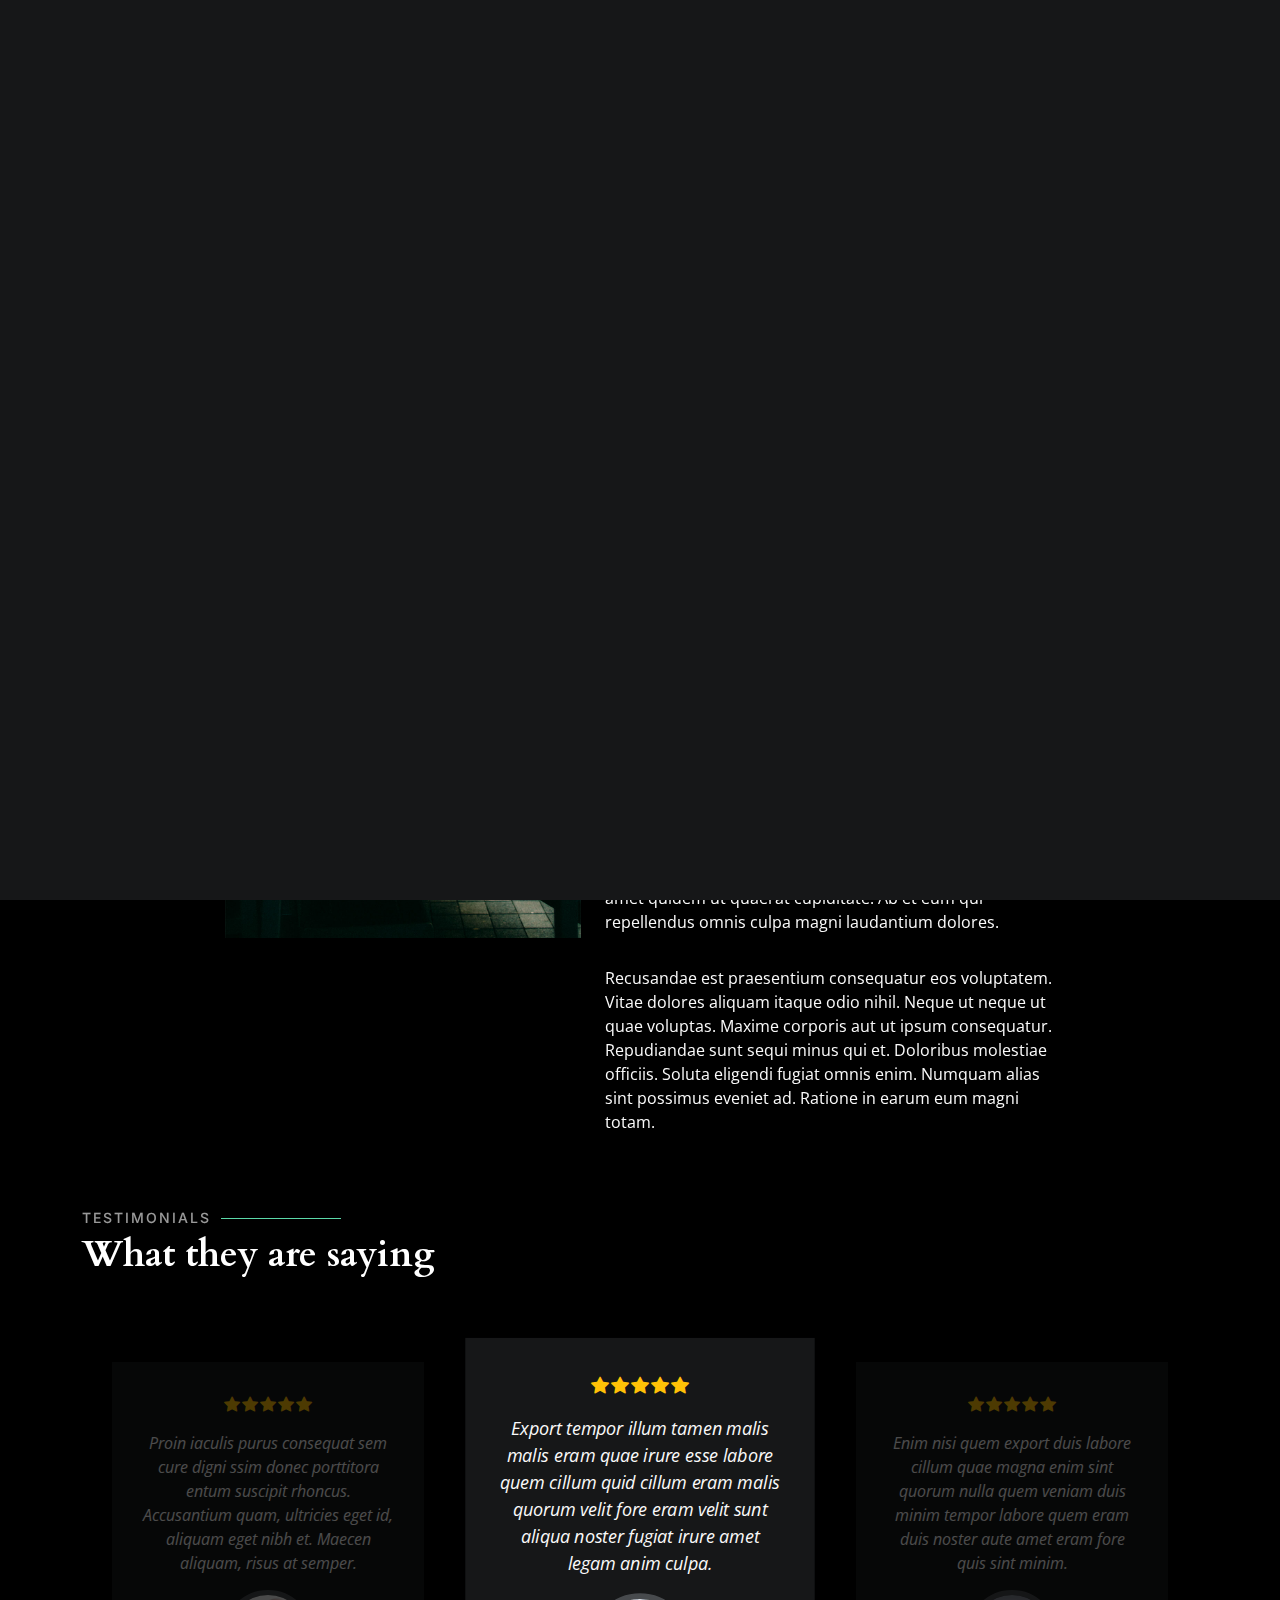
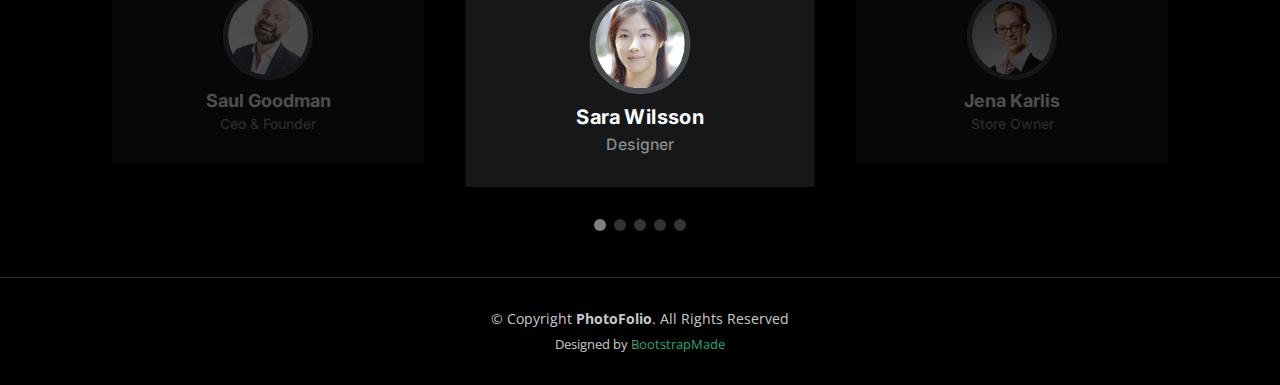
==== about.html @ 3dd41ff5 "Code to test reposotory" ====
<!DOCTYPE html>
<html lang="en">

<head>
  <meta charset="utf-8">
  <meta content="width=device-width, initial-scale=1.0" name="viewport">

  <title>PhotoFolio Bootstrap Template - About</title>
  <meta content="" name="description">
  <meta content="" name="keywords">

  <!-- Favicons -->
  <link href="assets/img/favicon.png" rel="icon">
  <link href="assets/img/apple-touch-icon.png" rel="apple-touch-icon">

  <!-- Google Fonts -->
  <link rel="preconnect" href="https://fonts.googleapis.com">
  <link rel="preconnect" href="https://fonts.gstatic.com" crossorigin>
  <link href="https://fonts.googleapis.com/css2?family=Open+Sans:ital,wght@0,300;0,400;0,500;0,600;0,700;1,300;1,400;1,600;1,700&family=Inter:ital,wght@0,300;0,400;0,500;0,600;0,700;1,300;1,400;1,500;1,600;1,700&family=Cardo:ital,wght@0,400;0,700;1,400&display=swap" rel="stylesheet">

  <!-- Vendor CSS Files -->
  <link href="assets/vendor/bootstrap/css/bootstrap.min.css" rel="stylesheet">
  <link href="assets/vendor/bootstrap-icons/bootstrap-icons.css" rel="stylesheet">
  <link href="assets/vendor/swiper/swiper-bundle.min.css" rel="stylesheet">
  <link href="assets/vendor/glightbox/css/glightbox.min.css" rel="stylesheet">
  <link href="assets/vendor/aos/aos.css" rel="stylesheet">

  <!-- Template Main CSS File -->
  <link href="assets/css/main.css" rel="stylesheet">

  <!-- =======================================================
  * Template Name: PhotoFolio
  * Updated: Mar 10 2023 with Bootstrap v5.2.3
  * Template URL: https://bootstrapmade.com/photofolio-bootstrap-photography-website-template/
  * Author: BootstrapMade.com
  * License: https://bootstrapmade.com/license/
  ======================================================== -->
</head>

<body>

  <!-- ======= Header ======= -->
  <header id="header" class="header d-flex align-items-center fixed-top">
    <div class="container-fluid d-flex align-items-center justify-content-between">

      <a href="index.html" class="logo d-flex align-items-center  me-auto me-lg-0">
        <!-- Uncomment the line below if you also wish to use an image logo -->
        <!-- <img src="assets/img/logo.png" alt=""> -->
        <i class="bi bi-camera"></i>
        <h1>PhotoFolio</h1>
      </a>

      <nav id="navbar" class="navbar">
        <ul>
          <li><a href="index.html">Home</a></li>
          <li><a href="about.html" class="active">About</a></li>
          <li class="dropdown"><a href="#"><span>Gallery</span> <i class="bi bi-chevron-down dropdown-indicator"></i></a>
            <ul>
              <li><a href="gallery.html">Nature</a></li>
              <li><a href="gallery.html">People</a></li>
              <li><a href="gallery.html">Architecture</a></li>
              <li><a href="gallery.html">Animals</a></li>
              <li><a href="gallery.html">Sports</a></li>
              <li><a href="gallery.html">Travel</a></li>
              <li class="dropdown"><a href="#"><span>Sub Menu</span> <i class="bi bi-chevron-down dropdown-indicator"></i></a>
                <ul>
                  <li><a href="#">Sub Menu 1</a></li>
                  <li><a href="#">Sub Menu 2</a></li>
                  <li><a href="#">Sub Menu 3</a></li>
                </ul>
              </li>
            </ul>
          </li>
          <li><a href="services.html">Services</a></li>
          <li><a href="contact.html">Contact</a></li>
        </ul>
      </nav><!-- .navbar -->

      <div class="header-social-links">
        <a href="#" class="twitter"><i class="bi bi-twitter"></i></a>
        <a href="#" class="facebook"><i class="bi bi-facebook"></i></a>
        <a href="#" class="instagram"><i class="bi bi-instagram"></i></a>
        <a href="#" class="linkedin"><i class="bi bi-linkedin"></i></i></a>
      </div>
      <i class="mobile-nav-toggle mobile-nav-show bi bi-list"></i>
      <i class="mobile-nav-toggle mobile-nav-hide d-none bi bi-x"></i>

    </div>
  </header><!-- End Header -->

  <main id="main" data-aos="fade" data-aos-delay="1500">

    <!-- ======= End Page Header ======= -->
    <div class="page-header d-flex align-items-center">
      <div class="container position-relative">
        <div class="row d-flex justify-content-center">
          <div class="col-lg-6 text-center">
            <h2>About</h2>
            <p>Odio et unde deleniti. Deserunt numquam exercitationem. Officiis quo odio sint voluptas consequatur ut a odio voluptatem. Sit dolorum debitis veritatis natus dolores. Quasi ratione sint. Sit quaerat ipsum dolorem.</p>

            <a class="cta-btn" href="contact.html">Available for hire</a>

          </div>
        </div>
      </div>
    </div><!-- End Page Header -->

    <!-- ======= About Section ======= -->
    <section id="about" class="about">
      <div class="container">

        <div class="row gy-4 justify-content-center">
          <div class="col-lg-4">
            <img src="assets/img/profile-img.jpg" class="img-fluid" alt="">
          </div>
          <div class="col-lg-5 content">
            <h2>Professional Photographer from New York</h2>
            <p class="fst-italic py-3">
              Lorem ipsum dolor sit amet, consectetur adipiscing elit, sed do eiusmod tempor incididunt ut labore et dolore
              magna aliqua.
            </p>
            <div class="row">
              <div class="col-lg-6">
                <ul>
                  <li><i class="bi bi-chevron-right"></i> <strong>Birthday:</strong> <span>1 May 1995</span></li>
                  <li><i class="bi bi-chevron-right"></i> <strong>Website:</strong> <span>www.example.com</span></li>
                  <li><i class="bi bi-chevron-right"></i> <strong>Phone:</strong> <span>+123 456 7890</span></li>
                  <li><i class="bi bi-chevron-right"></i> <strong>City:</strong> <span>New York, USA</span></li>
                </ul>
              </div>
              <div class="col-lg-6">
                <ul>
                  <li><i class="bi bi-chevron-right"></i> <strong>Age:</strong> <span>30</span></li>
                  <li><i class="bi bi-chevron-right"></i> <strong>Degree:</strong> <span>Master</span></li>
                  <li><i class="bi bi-chevron-right"></i> <strong>PhEmailone:</strong> <span>email@example.com</span></li>
                  <li><i class="bi bi-chevron-right"></i> <strong>Freelance:</strong> <span>Available</span></li>
                </ul>
              </div>
            </div>
            <p class="py-3">
              Officiis eligendi itaque labore et dolorum mollitia officiis optio vero. Quisquam sunt adipisci omnis et ut. Nulla accusantium dolor incidunt officia tempore. Et eius omnis.
              Cupiditate ut dicta maxime officiis quidem quia. Sed et consectetur qui quia repellendus itaque neque. Aliquid amet quidem ut quaerat cupiditate. Ab et eum qui repellendus omnis culpa magni laudantium dolores.
            </p>
            <p class="m-0">
              Recusandae est praesentium consequatur eos voluptatem. Vitae dolores aliquam itaque odio nihil. Neque ut neque ut quae voluptas. Maxime corporis aut ut ipsum consequatur. Repudiandae sunt sequi minus qui et. Doloribus molestiae officiis.
              Soluta eligendi fugiat omnis enim. Numquam alias sint possimus eveniet ad. Ratione in earum eum magni totam.
            </p>
          </div>
        </div>

      </div>
    </section><!-- End About Section -->

    <!-- ======= Testimonials Section ======= -->
    <section id="testimonials" class="testimonials">
      <div class="container">

        <div class="section-header">
          <h2>Testimonials</h2>
          <p>What they are saying</p>
        </div>

        <div class="slides-3 swiper">
          <div class="swiper-wrapper">

            <div class="swiper-slide">
              <div class="testimonial-item">
                <div class="stars">
                  <i class="bi bi-star-fill"></i><i class="bi bi-star-fill"></i><i class="bi bi-star-fill"></i><i class="bi bi-star-fill"></i><i class="bi bi-star-fill"></i>
                </div>
                <p>
                  Proin iaculis purus consequat sem cure digni ssim donec porttitora entum suscipit rhoncus. Accusantium quam, ultricies eget id, aliquam eget nibh et. Maecen aliquam, risus at semper.
                </p>
                <div class="profile mt-auto">
                  <img src="assets/img/testimonials/testimonials-1.jpg" class="testimonial-img" alt="">
                  <h3>Saul Goodman</h3>
                  <h4>Ceo &amp; Founder</h4>
                </div>
              </div>
            </div><!-- End testimonial item -->

            <div class="swiper-slide">
              <div class="testimonial-item">
                <div class="stars">
                  <i class="bi bi-star-fill"></i><i class="bi bi-star-fill"></i><i class="bi bi-star-fill"></i><i class="bi bi-star-fill"></i><i class="bi bi-star-fill"></i>
                </div>
                <p>
                  Export tempor illum tamen malis malis eram quae irure esse labore quem cillum quid cillum eram malis quorum velit fore eram velit sunt aliqua noster fugiat irure amet legam anim culpa.
                </p>
                <div class="profile mt-auto">
                  <img src="assets/img/testimonials/testimonials-2.jpg" class="testimonial-img" alt="">
                  <h3>Sara Wilsson</h3>
                  <h4>Designer</h4>
                </div>
              </div>
            </div><!-- End testimonial item -->

            <div class="swiper-slide">
              <div class="testimonial-item">
                <div class="stars">
                  <i class="bi bi-star-fill"></i><i class="bi bi-star-fill"></i><i class="bi bi-star-fill"></i><i class="bi bi-star-fill"></i><i class="bi bi-star-fill"></i>
                </div>
                <p>
                  Enim nisi quem export duis labore cillum quae magna enim sint quorum nulla quem veniam duis minim tempor labore quem eram duis noster aute amet eram fore quis sint minim.
                </p>
                <div class="profile mt-auto">
                  <img src="assets/img/testimonials/testimonials-3.jpg" class="testimonial-img" alt="">
                  <h3>Jena Karlis</h3>
                  <h4>Store Owner</h4>
                </div>
              </div>
            </div><!-- End testimonial item -->

            <div class="swiper-slide">
              <div class="testimonial-item">
                <div class="stars">
                  <i class="bi bi-star-fill"></i><i class="bi bi-star-fill"></i><i class="bi bi-star-fill"></i><i class="bi bi-star-fill"></i><i class="bi bi-star-fill"></i>
                </div>
                <p>
                  Fugiat enim eram quae cillum dolore dolor amet nulla culpa multos export minim fugiat minim velit minim dolor enim duis veniam ipsum anim magna sunt elit fore quem dolore labore illum veniam.
                </p>
                <div class="profile mt-auto">
                  <img src="assets/img/testimonials/testimonials-4.jpg" class="testimonial-img" alt="">
                  <h3>Matt Brandon</h3>
                  <h4>Freelancer</h4>
                </div>
              </div>
            </div><!-- End testimonial item -->

            <div class="swiper-slide">
              <div class="testimonial-item">
                <div class="stars">
                  <i class="bi bi-star-fill"></i><i class="bi bi-star-fill"></i><i class="bi bi-star-fill"></i><i class="bi bi-star-fill"></i><i class="bi bi-star-fill"></i>
                </div>
                <p>
                  Quis quorum aliqua sint quem legam fore sunt eram irure aliqua veniam tempor noster veniam enim culpa labore duis sunt culpa nulla illum cillum fugiat legam esse veniam culpa fore nisi cillum quid.
                </p>
                <div class="profile mt-auto">
                  <img src="assets/img/testimonials/testimonials-5.jpg" class="testimonial-img" alt="">
                  <h3>John Larson</h3>
                  <h4>Entrepreneur</h4>
                </div>
              </div>
            </div><!-- End testimonial item -->

          </div>
          <div class="swiper-pagination"></div>
        </div>

      </div>
    </section><!-- End Testimonials Section -->

  </main><!-- End #main -->

  <!-- ======= Footer ======= -->
  <footer id="footer" class="footer">
    <div class="container">
      <div class="copyright">
        &copy; Copyright <strong><span>PhotoFolio</span></strong>. All Rights Reserved
      </div>
      <div class="credits">
        <!-- All the links in the footer should remain intact. -->
        <!-- You can delete the links only if you purchased the pro version. -->
        <!-- Licensing information: https://bootstrapmade.com/license/ -->
        <!-- Purchase the pro version with working PHP/AJAX contact form: https://bootstrapmade.com/photofolio-bootstrap-photography-website-template/ -->
        Designed by <a href="https://bootstrapmade.com/">BootstrapMade</a>
      </div>
    </div>
  </footer><!-- End Footer -->

  <a href="#" class="scroll-top d-flex align-items-center justify-content-center"><i class="bi bi-arrow-up-short"></i></a>

  <div id="preloader">
    <div class="line"></div>
  </div>

  <!-- Vendor JS Files -->
  <script src="assets/vendor/bootstrap/js/bootstrap.bundle.min.js"></script>
  <script src="assets/vendor/swiper/swiper-bundle.min.js"></script>
  <script src="assets/vendor/glightbox/js/glightbox.min.js"></script>
  <script src="assets/vendor/aos/aos.js"></script>
  <script src="assets/vendor/php-email-form/validate.js"></script>

  <!-- Template Main JS File -->
  <script src="assets/js/main.js"></script>

</body>

</html>
---- assets/css/main.css ----
/**
* Template Name: PhotoFolio
* Updated: Mar 10 2023 with Bootstrap v5.2.3
* Template URL: https://bootstrapmade.com/photofolio-bootstrap-photography-website-template/
* Author: BootstrapMade.com
* License: https://bootstrapmade.com/license/
*/

/*--------------------------------------------------------------
# Set main reusable colors and fonts using CSS variables
# Learn more about CSS variables at https://developer.mozilla.org/en-US/docs/Web/CSS/Using_CSS_custom_properties
--------------------------------------------------------------*/
/* Fonts */
:root {
  --font-default: "Open Sans", system-ui, -apple-system, "Segoe UI", Roboto, "Helvetica Neue", Arial, "Noto Sans", "Liberation Sans", sans-serif, "Apple Color Emoji", "Segoe UI Emoji", "Segoe UI Symbol", "Noto Color Emoji";
  --font-primary: "Inter", sans-serif;
  --font-secondary: "Cardo", sans-serif;
}

/* Colors */
:root {
  --color-default: #fafafa;
  --color-primary: #27a776;
  --color-secondary: #161718;
}

/* Smooth scroll behavior */
:root {
  scroll-behavior: smooth;
}

/*--------------------------------------------------------------
# General
--------------------------------------------------------------*/
body {
  font-family: var(--font-default);
  color: var(--color-default);
  background-color: #000;
}

a {
  color: var(--color-primary);
  text-decoration: none;
}

a:hover {
  color: #32cf93;
  text-decoration: none;
}

h1,
h2,
h3,
h4,
h5,
h6 {
  font-family: var(--font-primary);
}

/*--------------------------------------------------------------
# Sections & Section Header
--------------------------------------------------------------*/
.section-header {
  padding-bottom: 40px;
}

.section-header h2 {
  font-size: 14px;
  font-weight: 500;
  padding: 0;
  line-height: 1px;
  margin: 0 0 5px 0;
  letter-spacing: 2px;
  text-transform: uppercase;
  color: rgba(255, 255, 255, 0.6);
  font-family: var(--font-primary);
}

.section-header h2::after {
  content: "";
  width: 120px;
  height: 1px;
  display: inline-block;
  background: #5bd9a9;
  margin: 4px 10px;
}

.section-header p {
  margin: 0;
  margin: 0;
  font-size: 36px;
  font-weight: 700;
  font-family: var(--font-secondary);
  color: #fff;
}

/*--------------------------------------------------------------
# Page Header
--------------------------------------------------------------*/
.page-header {
  padding: 120px 0 60px 0;
  min-height: 30vh;
  position: relative;
}

.page-header h2 {
  font-size: 56px;
  font-weight: 500;
  color: #fff;
  font-family: var(--font-secondary);
}

@media (max-width: 768px) {
  .page-header h2 {
    font-size: 36px;
  }
}

.page-header p {
  color: rgba(255, 255, 255, 0.8);
}

.page-header .cta-btn {
  font-family: var(--font-primary);
  font-weight: 400;
  font-size: 14px;
  display: inline-block;
  padding: 12px 40px;
  border-radius: 4px;
  letter-spacing: 1px;
  text-transform: uppercase;
  transition: 0.3s;
  color: #fff;
  background: var(--color-primary);
}

.page-header .cta-btn:hover {
  background: #2cbc85;
}

/*--------------------------------------------------------------
# Scroll top button
--------------------------------------------------------------*/
.scroll-top {
  position: fixed;
  visibility: hidden;
  opacity: 0;
  right: 15px;
  bottom: -15px;
  z-index: 99999;
  background: var(--color-primary);
  width: 44px;
  height: 44px;
  border-radius: 50px;
  transition: all 0.4s;
}

.scroll-top i {
  font-size: 24px;
  color: #fff;
  line-height: 0;
}

.scroll-top:hover {
  background: rgba(39, 167, 118, 0.8);
  color: #fff;
}

.scroll-top.active {
  visibility: visible;
  opacity: 1;
  bottom: 15px;
}

/*--------------------------------------------------------------
# Preloader
--------------------------------------------------------------*/
#preloader {
  display: flex;
  position: fixed;
  inset: 0;
  width: 100%;
  height: 100vh;
  z-index: 99999;
}

#preloader:before,
#preloader:after {
  content: "";
  background-color: var(--color-secondary);
  position: absolute;
  inset: 0;
  width: 50%;
  height: 100%;
  transition: all 0.3s ease 0s;
  z-index: -1;
}

#preloader:after {
  left: auto;
  right: 0;
}

#preloader .line {
  position: relative;
  overflow: hidden;
  margin: auto;
  width: 1px;
  height: 280px;
  transition: all 0.8s ease 0s;
}

#preloader .line:before {
  content: "";
  position: absolute;
  background-color: #fff;
  left: 0;
  top: 50%;
  width: 1px;
  height: 0%;
  transform: translateY(-50%);
  animation: lineincrease 1000ms ease-in-out 0s forwards;
}

#preloader .line:after {
  content: "";
  position: absolute;
  background-color: #999;
  left: 0;
  top: 0;
  width: 1px;
  height: 100%;
  transform: translateY(-100%);
  animation: linemove 1200ms linear 0s infinite;
  animation-delay: 2000ms;
}

#preloader.loaded .line {
  opacity: 0;
  height: 100% !important;
}

#preloader.loaded .line:after {
  opacity: 0;
}

#preloader.loaded:before,
#preloader.loaded:after {
  animation: preloaderfinish 300ms ease-in-out 500ms forwards;
}

@keyframes lineincrease {
  0% {
    height: 0%;
  }

  100% {
    height: 100%;
  }
}

@keyframes linemove {
  0% {
    transform: translateY(200%);
  }

  100% {
    transform: translateY(-100%);
  }
}

@keyframes preloaderfinish {
  0% {
    width: 5 0%;
  }

  100% {
    width: 0%;
  }
}

/*--------------------------------------------------------------
# Header
--------------------------------------------------------------*/
.header {
  transition: all 0.5s;
  z-index: 997;
  padding: 30px 0;
  background-color: #000;
}

.header .logo {
  transition: 0.3s;
}

.header .logo img {
  max-height: 40px;
  margin-right: 8px;
}

.header .logo h1 {
  font-size: 32px;
  margin: 0;
  font-weight: 400;
  color: #fff;
  font-family: var(--font-secondary);
}

.header .logo i {
  font-size: 32px;
  margin-right: 8px;
  line-height: 0;
}

@media (max-width: 575px) {
  .header .logo h1 {
    font-size: 26px;
  }

  .header .logo i {
    font-size: 24px;
  }
}

.header .header-social-links {
  padding-right: 15px;
}

.header .header-social-links a {
  color: rgba(255, 255, 255, 0.5);
  padding-left: 15px;
  display: inline-block;
  line-height: 0px;
  transition: 0.3s;
  font-size: 16px;
}

.header .header-social-links a:hover {
  color: #fff;
}

@media (max-width: 575px) {
  .header .header-social-links a {
    padding-left: 5px;
  }
}

/*--------------------------------------------------------------
# Desktop Navigation
--------------------------------------------------------------*/
@media (min-width: 1280px) {
  .navbar {
    padding: 0;
  }

  .navbar ul {
    margin: 0;
    padding: 0;
    display: flex;
    list-style: none;
    align-items: center;
  }

  .navbar li {
    position: relative;
  }

  .navbar a,
  .navbar a:focus {
    display: flex;
    align-items: center;
    justify-content: space-between;
    padding: 10px 0 10px 30px;
    font-family: var(--font-primary);
    text-transform: uppercase;
    letter-spacing: 1px;
    font-size: 13px;
    font-weight: 400;
    color: rgba(255, 255, 255, 0.5);
    white-space: nowrap;
    transition: 0.3s;
  }

  .navbar a i,
  .navbar a:focus i {
    font-size: 12px;
    line-height: 0;
    margin-left: 5px;
  }

  .navbar a:hover,
  .navbar .active,
  .navbar .active:focus,
  .navbar li:hover>a {
    color: #fff;
  }

  .navbar .dropdown ul {
    display: block;
    position: absolute;
    left: 14px;
    top: calc(100% + 30px);
    margin: 0;
    padding: 10px 0;
    z-index: 99;
    opacity: 0;
    visibility: hidden;
    background: var(--color-secondary);
    transition: 0.3s;
    border-radius: 4px;
  }

  .navbar .dropdown ul li {
    min-width: 200px;
  }

  .navbar .dropdown ul a {
    padding: 10px 20px;
    font-size: 15px;
    text-transform: none;
    font-weight: 400;
  }

  .navbar .dropdown ul a i {
    font-size: 12px;
  }

  .navbar .dropdown ul a:hover,
  .navbar .dropdown ul .active:hover,
  .navbar .dropdown ul li:hover>a {
    color: #fff;
  }

  .navbar .dropdown:hover>ul {
    opacity: 1;
    top: 100%;
    visibility: visible;
  }

  .navbar .dropdown .dropdown ul {
    top: 0;
    left: calc(100% - 30px);
    visibility: hidden;
  }

  .navbar .dropdown .dropdown:hover>ul {
    opacity: 1;
    top: 0;
    left: 100%;
    visibility: visible;
  }
}

@media (min-width: 1280px) and (max-width: 1366px) {
  .navbar .dropdown .dropdown ul {
    left: -90%;
  }

  .navbar .dropdown .dropdown:hover>ul {
    left: -100%;
  }
}

@media (min-width: 1280px) {

  .mobile-nav-show,
  .mobile-nav-hide {
    display: none;
  }
}

/*--------------------------------------------------------------
# Mobile Navigation
--------------------------------------------------------------*/
@media (max-width: 1279px) {
  .navbar {
    position: fixed;
    top: 0;
    right: -100%;
    width: 100%;
    max-width: 400px;
    bottom: 0;
    transition: 0.3s;
    z-index: 9997;
  }

  .navbar ul {
    position: absolute;
    inset: 0;
    padding: 50px 0 10px 0;
    margin: 0;
    background: rgba(0, 0, 0, 0.9);
    overflow-y: auto;
    transition: 0.3s;
    z-index: 9998;
  }

  .navbar a,
  .navbar a:focus {
    display: flex;
    align-items: center;
    justify-content: space-between;
    padding: 10px 20px;
    font-family: var(--font-primary);
    font-size: 13px;
    text-transform: uppercase;
    font-weight: 400;
    color: rgba(255, 255, 255, 0.5);
    letter-spacing: 1px;
    white-space: nowrap;
    transition: 0.3s;
  }

  .navbar a i,
  .navbar a:focus i {
    font-size: 12px;
    line-height: 0;
    margin-left: 5px;
  }

  .navbar a:hover,
  .navbar .active,
  .navbar .active:focus,
  .navbar li:hover>a {
    color: #fff;
  }

  .navbar .dropdown ul,
  .navbar .dropdown .dropdown ul {
    position: static;
    display: none;
    padding: 10px 0;
    margin: 10px 20px;
    transition: all 0.5s ease-in-out;
    border: 1px solid black;
  }

  .navbar .dropdown>.dropdown-active,
  .navbar .dropdown .dropdown>.dropdown-active {
    display: block;
  }

  .mobile-nav-show {
    color: #fff;
    font-size: 28px;
    cursor: pointer;
    line-height: 0;
    transition: 0.5s;
    z-index: 9999;
    margin: 0 10px 0 10px;
  }

  .mobile-nav-hide {
    color: #fff;
    font-size: 32px;
    cursor: pointer;
    line-height: 0;
    transition: 0.5s;
    position: fixed;
    right: 20px;
    top: 20px;
    z-index: 9999;
  }

  .mobile-nav-active {
    overflow: hidden;
  }

  .mobile-nav-active .navbar {
    right: 0;
  }

  .mobile-nav-active .navbar:before {
    content: "";
    position: fixed;
    inset: 0;
    background: rgba(22, 23, 24, 0.8);
    z-index: 9996;
  }
}

/*--------------------------------------------------------------
# About Section
--------------------------------------------------------------*/
.about .content h2 {
  font-weight: 700;
  font-size: 24px;
  color: var(--color-primary);
}

.about .content ul {
  list-style: none;
  padding: 0;
}

.about .content ul li {
  margin-bottom: 20px;
  display: flex;
  align-items: center;
}

.about .content ul strong {
  margin-right: 10px;
}

.about .content ul i {
  font-size: 16px;
  margin-right: 5px;
  color: var(--color-primary);
  line-height: 0;
}

/*--------------------------------------------------------------
# Testimonials Section
--------------------------------------------------------------*/
.testimonials {
  margin-top: 80px;
}

.testimonials .testimonial-item {
  box-sizing: content-box;
  padding: 30px;
  margin: 40px 30px;
  background: var(--color-secondary);
  min-height: 320px;
  display: flex;
  flex-direction: column;
  text-align: center;
  transition: 0.3s;
}

.testimonials .testimonial-item .stars {
  margin-bottom: 15px;
}

.testimonials .testimonial-item .stars i {
  color: #ffc107;
  margin: 0 1px;
}

.testimonials .testimonial-item .testimonial-img {
  width: 90px;
  border-radius: 50%;
  border: 5px solid #474a4d;
  margin: 0 auto;
}

.testimonials .testimonial-item h3 {
  font-size: 18px;
  font-weight: bold;
  margin: 10px 0 5px 0;
  color: #fff;
}

.testimonials .testimonial-item h4 {
  font-size: 14px;
  color: rgba(255, 255, 255, 0.5);
  margin: 0;
}

.testimonials .testimonial-item p {
  font-style: italic;
  margin: 0 auto 15px auto;
}

.testimonials .swiper-pagination {
  margin-top: 20px;
  position: relative;
}

.testimonials .swiper-pagination .swiper-pagination-bullet {
  width: 12px;
  height: 12px;
  background-color: rgba(255, 255, 255, 0.2);
  opacity: 1;
}

.testimonials .swiper-pagination .swiper-pagination-bullet-active {
  background-color: rgba(255, 255, 255, 0.5);
}

.testimonials .swiper-slide {
  opacity: 0.3;
}

@media (max-width: 1199px) {
  .testimonials .swiper-slide-active {
    opacity: 1;
  }

  .testimonials .swiper-pagination {
    margin-top: 0;
  }

  .testimonials .testimonial-item {
    margin: 40px 20px;
  }
}

@media (min-width: 1200px) {
  .testimonials .swiper-slide-next {
    opacity: 1;
    transform: scale(1.12);
  }
}

/*--------------------------------------------------------------
# Pricing Section
--------------------------------------------------------------*/
.gallery {
  margin-top: 40px;
}

.gallery .gallery-item {
  position: relative;
  overflow: hidden;
  border-radius: 10px;
}

.gallery .gallery-item img {
  transition: 0.3s;
}

.gallery .gallery-links {
  position: absolute;
  inset: 0;
  opacity: 0;
  transition: all ease-in-out 0.3s;
  background: rgba(0, 0, 0, 0.6);
  z-index: 3;
}

.gallery .gallery-links .preview-link,
.gallery .gallery-links .details-link {
  font-size: 20px;
  color: rgba(255, 255, 255, 0.5);
  transition: 0.3s;
  line-height: 1.2;
  margin: 30px 8px 0 8px;
}

.gallery .gallery-links .preview-link:hover,
.gallery .gallery-links .details-link:hover {
  color: #fff;
}

.gallery .gallery-links .details-link {
  font-size: 30px;
  line-height: 0;
}

.gallery .gallery-item:hover .gallery-links {
  opacity: 1;
}

.gallery .gallery-item:hover .preview-link,
.gallery .gallery-item:hover .details-link {
  margin-top: 0;
}

.gallery .gallery-item:hover img {
  transform: scale(1.1);
}

.glightbox-clean .gslide-description {
  background: #222425;
}

.glightbox-clean .gslide-title {
  color: rgba(255, 255, 255, 0.8);
  margin: 0;
}

/*--------------------------------------------------------------
# Gallery Single Section
--------------------------------------------------------------*/
.gallery-single .portfolio-details-slider img {
  width: 100%;
}

.gallery-single .portfolio-details-slider .swiper-pagination .swiper-pagination-bullet {
  width: 12px;
  height: 12px;
  background-color: rgba(255, 255, 255, 0.7);
  opacity: 1;
}

.gallery-single .portfolio-details-slider .swiper-pagination .swiper-pagination-bullet-active {
  background-color: var(--color-primary);
}

.gallery-single .swiper-button-prev,
.gallery-single .swiper-button-next {
  width: 48px;
  height: 48px;
}

.gallery-single .swiper-button-prev:after,
.gallery-single .swiper-button-next:after {
  color: rgba(255, 255, 255, 0.8);
  background-color: rgba(0, 0, 0, 0.2);
  font-size: 24px;
  border-radius: 50%;
  width: 48px;
  height: 48px;
  display: flex;
  align-items: center;
  justify-content: center;
  transition: 0.3s;
}

.gallery-single .swiper-button-prev:hover:after,
.gallery-single .swiper-button-next:hover:after {
  background-color: rgba(0, 0, 0, 0.6);
}

@media (max-width: 575px) {

  .gallery-single .swiper-button-prev,
  .gallery-single .swiper-button-next {
    display: none;
  }
}

.gallery-single .portfolio-info h3 {
  font-size: 22px;
  font-weight: 700;
  margin-bottom: 20px;
  padding-bottom: 20px;
  position: relative;
  font-family: var(--font-secondary);
}

.gallery-single .portfolio-info h3:after {
  content: "";
  position: absolute;
  display: block;
  width: 50px;
  height: 3px;
  background: var(--color-primary);
  left: 0;
  bottom: 0;
}

.gallery-single .portfolio-info ul {
  list-style: none;
  padding: 0;
  font-size: 15px;
}

.gallery-single .portfolio-info ul li {
  display: flex;
  flex-direction: column;
  padding-bottom: 15px;
}

.gallery-single .portfolio-info ul strong {
  text-transform: uppercase;
  font-weight: 400;
  color: #6b7075;
  font-size: 14px;
}

.gallery-single .portfolio-info .btn-visit {
  padding: 8px 40px;
  background: var(--color-primary);
  color: #fff;
  border-radius: 50px;
  transition: 0.3s;
}

.gallery-single .portfolio-info .btn-visit:hover {
  background: #2cbc85;
}

.gallery-single .portfolio-description h2 {
  font-size: 26px;
  font-weight: 700;
  margin-bottom: 20px;
  color: #fff;
  font-family: var(--font-secondary);
}

.gallery-single .portfolio-description p {
  padding: 0;
}

.gallery-single .portfolio-description .testimonial-item {
  padding: 30px 30px 0 30px;
  position: relative;
  background: var(--color-secondary);
  height: 100%;
  margin-bottom: 50px;
}

.gallery-single .portfolio-description .testimonial-item .testimonial-img {
  width: 90px;
  border-radius: 50px;
  border: 6px solid #2e3133;
  float: left;
  margin: 0 10px 0 0;
}

.gallery-single .portfolio-description .testimonial-item h3 {
  font-size: 18px;
  font-weight: bold;
  margin: 15px 0 5px 0;
  padding-top: 20px;
}

.gallery-single .portfolio-description .testimonial-item h4 {
  font-size: 14px;
  color: rgba(255, 255, 255, 0.6);
  margin: 0;
}

.gallery-single .portfolio-description .testimonial-item .quote-icon-left,
.gallery-single .portfolio-description .testimonial-item .quote-icon-right {
  color: #5bd9a9;
  font-size: 26px;
  line-height: 0;
}

.gallery-single .portfolio-description .testimonial-item .quote-icon-left {
  display: inline-block;
  left: -5px;
  position: relative;
}

.gallery-single .portfolio-description .testimonial-item .quote-icon-right {
  display: inline-block;
  right: -5px;
  position: relative;
  top: 10px;
  transform: scale(-1, -1);
}

.gallery-single .portfolio-description .testimonial-item p {
  font-style: italic;
  margin: 0 0 15px 0 0 0;
  padding: 0;
}

/*--------------------------------------------------------------
# Services Section
--------------------------------------------------------------*/
.services .service-item {
  padding: 50px 30px;
  transition: all ease-in-out 0.4s;
  background: var(--color-secondary);
  height: 100%;
  overflow: hidden;
  z-index: 1;
}

.services .service-item:before {
  content: "";
  position: absolute;
  background: #1d1f20;
  top: -200px;
  transition: all 0.3s;
  z-index: -1;
}

.services .service-item i {
  background: var(--color-primary);
  color: #fff;
  font-size: 24px;
  transition: 0.3s;
  display: flex;
  align-items: center;
  justify-content: center;
  width: 56px;
  height: 56px;
  border-radius: 50%;
}

.services .service-item h4 {
  font-weight: 600;
  margin: 15px 0 0 0;
  transition: 0.3s;
  font-size: 20px;
}

.services .service-item h4 a {
  color: #fff;
}

.services .service-item p {
  line-height: 24px;
  font-size: 14px;
  margin: 15px 0 0 0;
}

.services .service-item:hover:before {
  background: var(--color-primary);
  right: 0;
  top: 0;
  width: 100%;
  height: 100%;
  border-radius: 0px;
}

.services .service-item:hover h4 a,
.services .service-item:hover p {
  color: #fff;
}

.services .service-item:hover i {
  background: #fff;
  color: var(--color-primary);
}

/*--------------------------------------------------------------
# Pricing Section
--------------------------------------------------------------*/
.pricing {
  margin-top: 80px;
}

.pricing .pricing-item {
  border-bottom: 1px dashed #474a4d;
  width: 100%;
  height: 100%;
  padding: 0 0 15px 0;
}

.pricing .pricing-item h3 {
  margin: 0;
  font-size: 18px;
  font-weight: 500;
  color: rgba(255, 255, 255, 0.6);
}

.pricing .pricing-item h4 {
  margin: 0;
  font-size: 16px;
}

/*--------------------------------------------------------------
# Contact Section
--------------------------------------------------------------*/
.contact .info-item+.info-item {
  margin-top: 40px;
}

.contact .info-item i {
  font-size: 20px;
  color: var(--color-primary);
  float: left;
  width: 44px;
  height: 44px;
  background: #222425;
  display: flex;
  justify-content: center;
  align-items: center;
  border-radius: 50px;
  transition: all 0.3s ease-in-out;
  margin-right: 15px;
}

.contact .info-item h4 {
  padding: 0;
  font-size: 20px;
  font-weight: 600;
  margin-bottom: 5px;
  color: rgba(255, 255, 255, 0.5);
}

.contact .info-item p {
  padding: 0;
  margin-bottom: 0;
  font-size: 14px;
  color: #fff;
}

.contact .info-item:hover i {
  background: var(--color-primary);
  color: #fff;
}

.contact .php-email-form {
  width: 100%;
}

.contact .php-email-form .form-group {
  padding-bottom: 8px;
}

.contact .php-email-form .error-message {
  display: none;
  color: #fff;
  background: #df1529;
  text-align: left;
  padding: 15px;
  font-weight: 600;
}

.contact .php-email-form .error-message br+br {
  margin-top: 25px;
}

.contact .php-email-form .sent-message {
  display: none;
  color: #fff;
  background: var(--color-primary);
  text-align: center;
  padding: 15px;
  font-weight: 600;
}

.contact .php-email-form .loading {
  display: none;
  background: var(--color-secondary);
  text-align: center;
  padding: 15px;
  color: rgba(255, 255, 255, 0.6);
}

.contact .php-email-form .loading:before {
  content: "";
  display: inline-block;
  border-radius: 50%;
  width: 24px;
  height: 24px;
  margin: 0 10px -6px 0;
  border: 3px solid var(--color-primary);
  border-top-color: var(--color-secondary);
  animation: animate-loading 1s linear infinite;
}

.contact .php-email-form input,
.contact .php-email-form textarea {
  border-radius: 4px;
  box-shadow: none;
  font-size: 14px;
  background-color: var(--color-secondary);
  border: 1px solid #2e3133;
  color: #fff;
}

.contact .php-email-form input {
  height: 44px;
}

.contact .php-email-form textarea {
  padding: 10px 12px;
}

.contact .php-email-form button[type=submit] {
  background: var(--color-primary);
  border: 0;
  padding: 10px 35px;
  color: #fff;
  transition: 0.4s;
  border-radius: 4px;
}

.contact .php-email-form button[type=submit]:hover {
  background: rgba(39, 167, 118, 0.8);
}

@keyframes animate-loading {
  0% {
    transform: rotate(0deg);
  }

  100% {
    transform: rotate(360deg);
  }
}

/*--------------------------------------------------------------
# Hero Section
--------------------------------------------------------------*/
.hero {
  width: 100%;
  min-height: 30vh;
  background: #000;
  background-size: cover;
  position: relative;
  padding: 140px 0 60px 0;
}

.hero h2 {
  margin: 0 0 10px 0;
  font-size: 38px;
  font-weight: 700;
  color: #fff;
  font-family: var(--font-secondary);
}

.hero h2 span {
  position: relative;
  z-index: 1;
  padding: 0 5px;
  display: inline-block;
}

.hero h2 span:before {
  content: "";
  position: absolute;
  height: 50%;
  bottom: 0;
  left: 0;
  right: 0;
  background: var(--color-primary);
  z-index: -1;
}

.hero p {
  color: rgba(255, 255, 255, 0.6);
  margin-bottom: 30px;
  font-size: 18px;
}

.hero .btn-get-started {
  font-family: var(--font-primary);
  font-weight: 400;
  font-size: 14px;
  display: inline-block;
  padding: 12px 40px;
  border-radius: 4px;
  letter-spacing: 1px;
  text-transform: uppercase;
  transition: 0.3s;
  color: #fff;
  background: var(--color-primary);
}

.hero .btn-get-started:hover {
  background: #2cbc85;
}

@media (max-width: 768px) {
  .hero h2 {
    font-size: 32px;
  }
}

/*--------------------------------------------------------------
# Footer
--------------------------------------------------------------*/
.footer {
  margin-top: 30px;
  padding: 30px 0;
  font-size: 14px;
  border-top: 1px solid rgba(255, 255, 255, 0.15);
}

.footer .copyright {
  text-align: center;
  color: rgba(255, 255, 255, 0.8);
}

.footer .credits {
  padding-top: 6px;
  text-align: center;
  font-size: 13px;
  color: rgba(255, 255, 255, 0.8);
}

.footer .credits a {
  color: var(--color-primary);
}
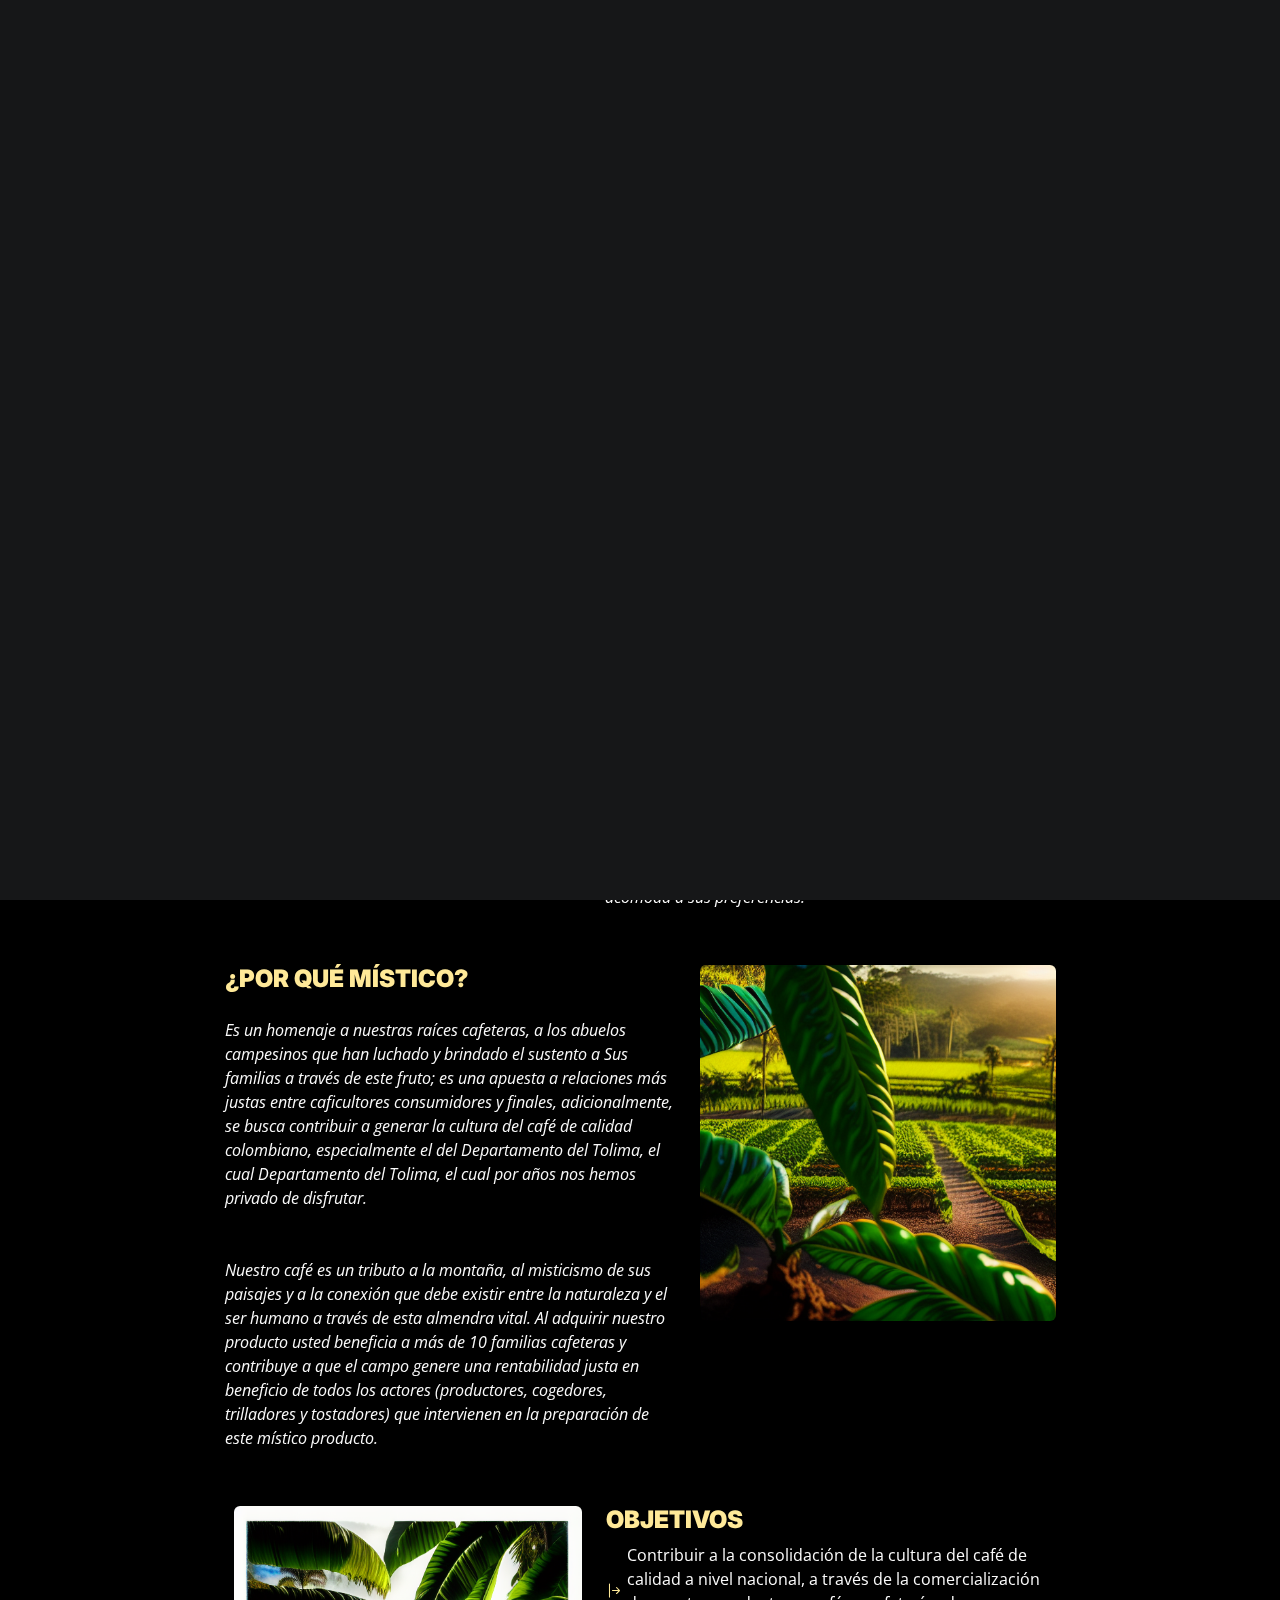
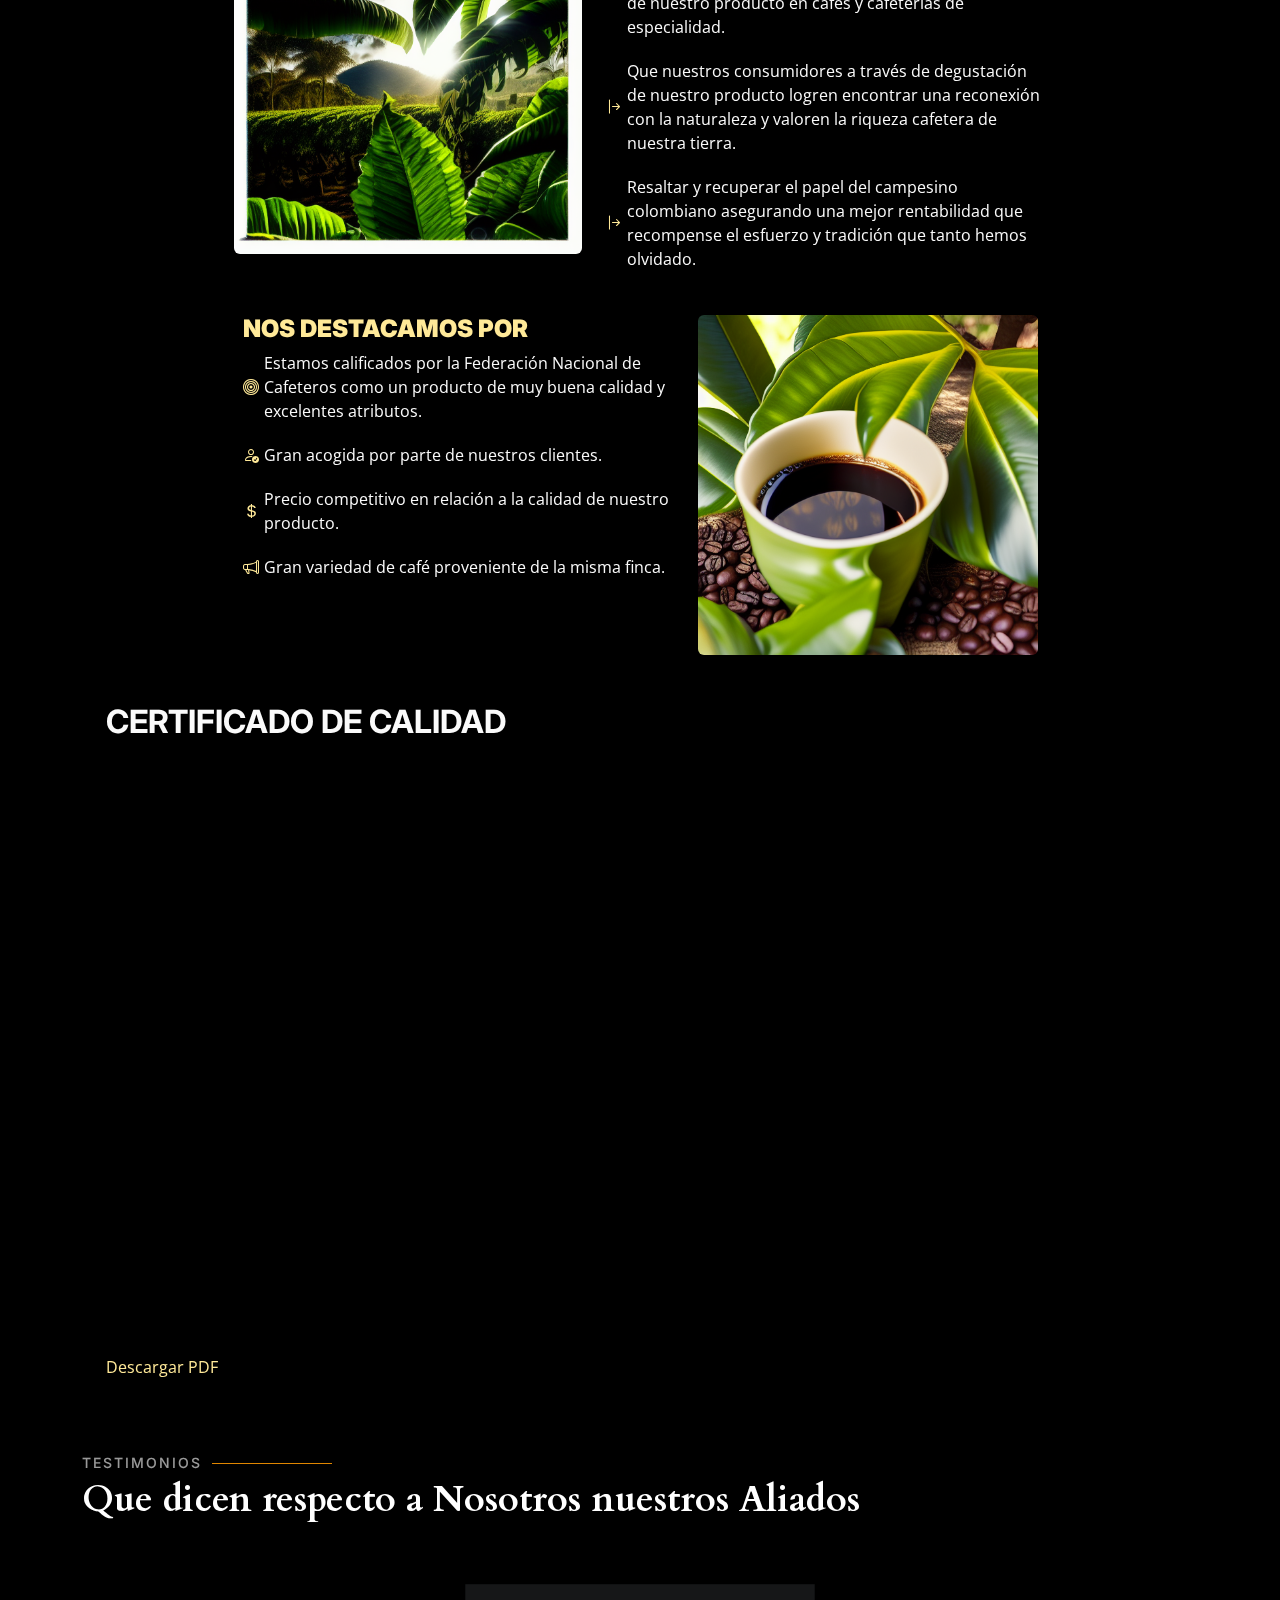
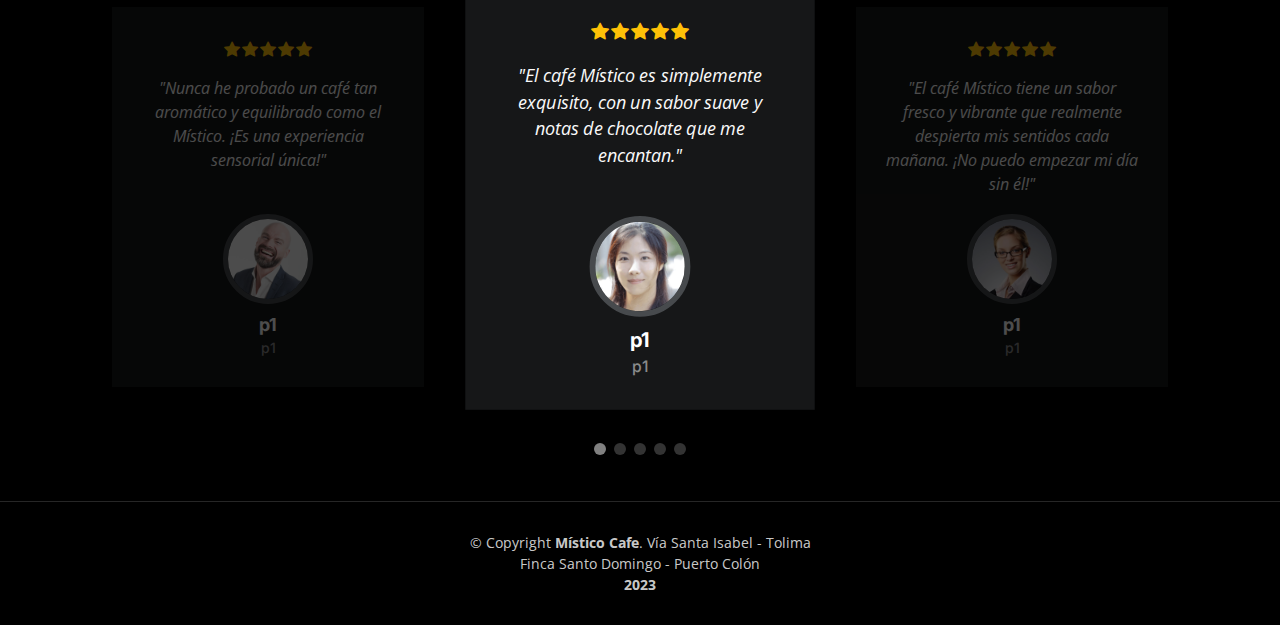
==== commit 06be19b7: "full commit" ====
--- a/about.html
+++ b/about.html
@@ -45,42 +45,26 @@
 
       <a href="index.html" class="logo d-flex align-items-center  me-auto me-lg-0">
         <!-- Uncomment the line below if you also wish to use an image logo -->
-        <!-- <img src="assets/img/logo.png" alt=""> -->
-        <i class="bi bi-camera"></i>
-        <h1>PhotoFolio</h1>
+        <!-- <img src="assets/img/logo.png" alt=""> -->        
+        <img src="assets\img\png\LOGO.png" alt="">        
+        <img src="assets\svg\bg-inverted-brand2.svg" alt="Mistico Cafe" />
+
       </a>
 
       <nav id="navbar" class="navbar">
         <ul>
-          <li><a href="index.html">Home</a></li>
-          <li><a href="about.html" class="active">About</a></li>
-          <li class="dropdown"><a href="#"><span>Gallery</span> <i class="bi bi-chevron-down dropdown-indicator"></i></a>
-            <ul>
-              <li><a href="gallery.html">Nature</a></li>
-              <li><a href="gallery.html">People</a></li>
-              <li><a href="gallery.html">Architecture</a></li>
-              <li><a href="gallery.html">Animals</a></li>
-              <li><a href="gallery.html">Sports</a></li>
-              <li><a href="gallery.html">Travel</a></li>
-              <li class="dropdown"><a href="#"><span>Sub Menu</span> <i class="bi bi-chevron-down dropdown-indicator"></i></a>
-                <ul>
-                  <li><a href="#">Sub Menu 1</a></li>
-                  <li><a href="#">Sub Menu 2</a></li>
-                  <li><a href="#">Sub Menu 3</a></li>
-                </ul>
-              </li>
-            </ul>
-          </li>
-          <li><a href="services.html">Services</a></li>
-          <li><a href="contact.html">Contact</a></li>
+          <li><a href="index.html" class="active">Inicio</a></li>
+          <li><a href="about.html">Acerca de</a></li>          
+          <li><a href="services.html">Productos</a></li>
+          <li><a href="contact.html">Contacto</a></li>
         </ul>
       </nav><!-- .navbar -->
 
       <div class="header-social-links">
-        <a href="#" class="twitter"><i class="bi bi-twitter"></i></a>
-        <a href="#" class="facebook"><i class="bi bi-facebook"></i></a>
-        <a href="#" class="instagram"><i class="bi bi-instagram"></i></a>
-        <a href="#" class="linkedin"><i class="bi bi-linkedin"></i></i></a>
+        <a href="https://wa.me/573134592843" class="instagram"><i class="bi bi-whatsapp"></i></a>
+        <a href="tel:+573134592843" class="instagram"><i class="bi bi-telephone-forward"></i></a>
+        <a href="https://www.instagram.com/cafemistico_/" class="instagram"><i class="bi bi-instagram"></i></a>
+        
       </div>
       <i class="mobile-nav-toggle mobile-nav-show bi bi-list"></i>
       <i class="mobile-nav-toggle mobile-nav-hide d-none bi bi-x"></i>
@@ -91,14 +75,14 @@
   <main id="main" data-aos="fade" data-aos-delay="1500">
 
     <!-- ======= End Page Header ======= -->
-    <div class="page-header d-flex align-items-center">
+    <div class="page-header d-flex align-items-center generalmt">
       <div class="container position-relative">
         <div class="row d-flex justify-content-center">
           <div class="col-lg-6 text-center">
-            <h2>About</h2>
-            <p>Odio et unde deleniti. Deserunt numquam exercitationem. Officiis quo odio sint voluptas consequatur ut a odio voluptatem. Sit dolorum debitis veritatis natus dolores. Quasi ratione sint. Sit quaerat ipsum dolorem.</p>
-
-            <a class="cta-btn" href="contact.html">Available for hire</a>
+            <h2>Acerca de Místico</h2>
+            <p>En Místico Café, cultivamos y ofrecemos café de calidad excepcional, lleno de misticismo y autenticidad, con tradición y amor.</p>           
+
+            <a class="cta-btn" href="contact.html">Contactanos</a>
 
           </div>
         </div>
@@ -107,48 +91,128 @@
 
     <!-- ======= About Section ======= -->
     <section id="about" class="about">
-      <div class="container">
+      <!-- container1 -->
+      <div class="container mt-4">
 
         <div class="row gy-4 justify-content-center">
           <div class="col-lg-4">
-            <img src="assets/img/profile-img.jpg" class="img-fluid" alt="">
+            <img src="assets\img\gallery\gallery-20.jpg" class="img-fluid" alt="">
           </div>
           <div class="col-lg-5 content">
-            <h2>Professional Photographer from New York</h2>
+            <h2>
+              <strong>
+                QUIENES SOMOS
+              </strong>
+            </h2>            
             <p class="fst-italic py-3">
-              Lorem ipsum dolor sit amet, consectetur adipiscing elit, sed do eiusmod tempor incididunt ut labore et dolore
-              magna aliqua.
+              Somos una familia de caficultores provenientes de la finca Santo Domingo (más conocida como Puerto Colón), ubicada en la vereda Santa Lucía, municipio de Santa Isabel en el Departamento del Tolima, con más de 60 años de experiencia en el cultivo de café, durante décadas hemos conservado nuestras tradiciones cafeteras en pro de continuar enseñando, por generaciones, la importancia del desarrollo de nuestro campo colombiano y la conservación por la naturaleza mística y vital que se encuentra nuestras montañas, lotes y cultivos.
+
             </p>
-            <div class="row">
-              <div class="col-lg-6">
-                <ul>
-                  <li><i class="bi bi-chevron-right"></i> <strong>Birthday:</strong> <span>1 May 1995</span></li>
-                  <li><i class="bi bi-chevron-right"></i> <strong>Website:</strong> <span>www.example.com</span></li>
-                  <li><i class="bi bi-chevron-right"></i> <strong>Phone:</strong> <span>+123 456 7890</span></li>
-                  <li><i class="bi bi-chevron-right"></i> <strong>City:</strong> <span>New York, USA</span></li>
-                </ul>
-              </div>
-              <div class="col-lg-6">
-                <ul>
-                  <li><i class="bi bi-chevron-right"></i> <strong>Age:</strong> <span>30</span></li>
-                  <li><i class="bi bi-chevron-right"></i> <strong>Degree:</strong> <span>Master</span></li>
-                  <li><i class="bi bi-chevron-right"></i> <strong>PhEmailone:</strong> <span>email@example.com</span></li>
-                  <li><i class="bi bi-chevron-right"></i> <strong>Freelance:</strong> <span>Available</span></li>
-                </ul>
-              </div>
+            <p class="fst-italic py-3">              
+              Somos pioneros en diversificar los lotes de café con los que contamos dado que actualmente nuestra finca cuenta con las siguientes variedades: Cenicafé 1, Colombia, San Bernardo, Caturra y Castillo lo cual nos permite satisfacer a nuestros clientes dado que les permite escoger el café que más se acomoda a sus preferencias.
+            </p>            
+          </div>
+        </div>
+
+      </div>
+      <!-- fin container1 -->
+      <!-- container2 -->
+      <div class="container mt-4">
+
+        <div class="row gy-4 justify-content-center">          
+          <div class="col-lg-5 content">
+            <h2>
+              <strong>
+                ¿POR QUÉ MÍSTICO?
+              </strong>
+            </h2>
+            
+            <p class="fst-italic py-3">
+              Es un homenaje a nuestras raíces cafeteras, a los abuelos campesinos que han luchado y brindado el sustento a Sus familias a través de este fruto; es una apuesta a relaciones más justas entre caficultores consumidores y finales, adicionalmente, se busca contribuir a generar la cultura del café de calidad colombiano, especialmente el del Departamento del Tolima, el cual Departamento del Tolima, el cual por años nos hemos privado de disfrutar.
+            </p>
+            <p class="fst-italic py-3">              
+              Nuestro café es un tributo a la montaña, al misticismo de sus paisajes y a la conexión que debe existir entre la naturaleza y el ser humano a través de esta almendra vital. Al adquirir nuestro producto usted beneficia a más de 10 familias cafeteras y contribuye a que el campo genere una rentabilidad justa en beneficio de todos los actores (productores, cogedores, trilladores y tostadores) que intervienen en la preparación de este místico producto.
+            </p>            
+          </div>
+          <div class="col-lg-4">
+            <img src="assets\img\gallery\pngpicture (3).png" class="img-fluid rounded" alt="">
+          </div>
+        </div>
+        <!-- end container2 -->
+        <!-- container3 -->
+      <div class="container mt-4">
+
+        <div class="row gy-4 justify-content-center">          
+          <div class="col-lg-4">
+            <img src="assets\img\gallery\pngpicture (4).png" class="img-fluid rounded" alt="">
+          </div>
+          <div class="col-lg-5 content">
+            <h2>
+              <strong>
+                OBJETIVOS
+              </strong>
+            </h2>            
+            <ul>
+              <li>
+                <i class="bi bi-arrow-bar-right"></i>
+                Contribuir a la consolidación de la cultura del café de calidad a nivel nacional, a través de la comercialización de nuestro producto en cafés y cafeterías de especialidad.</li>
+              <li>
+                <i class="bi bi-arrow-bar-right"></i>
+                Que nuestros consumidores a través de degustación de nuestro producto logren encontrar una reconexión con la naturaleza y valoren la riqueza cafetera de nuestra tierra.</li>
+              <li>
+                <i class="bi bi-arrow-bar-right"></i>
+                Resaltar y recuperar el papel del campesino colombiano asegurando una mejor rentabilidad que recompense el esfuerzo y tradición que tanto hemos olvidado.</li>
+            </ul>          
+          </div>
+          
+        </div>
+        <!-- end container4 -->
+        <div class="container mt-4">
+
+          <div class="row gy-4 justify-content-center">                      
+            <div class="col-lg-5 content">
+              <h2>
+                <strong>
+                  NOS DESTACAMOS POR
+                </strong>
+              </h2>            
+              <ul>                
+                <li>
+                  <i class="bi bi-bullseye"></i>
+                  Estamos calificados por la Federación Nacional de Cafeteros como  un producto de muy buena calidad y excelentes atributos.</li>
+                </li>
+                <li>
+                  <i class="bi bi-person-check"></i>
+                  Gran acogida por parte de nuestros clientes.
+                </li>
+                <li>
+                  <i class="bi bi-currency-dollar"></i>
+                  Precio competitivo en relación a la calidad de nuestro producto.
+                </li>
+                <li>
+                  <i class="bi bi-megaphone"></i>
+                  Gran variedad de café proveniente de la misma finca.
+                </li>
+              </ul>                    
             </div>
-            <p class="py-3">
-              Officiis eligendi itaque labore et dolorum mollitia officiis optio vero. Quisquam sunt adipisci omnis et ut. Nulla accusantium dolor incidunt officia tempore. Et eius omnis.
-              Cupiditate ut dicta maxime officiis quidem quia. Sed et consectetur qui quia repellendus itaque neque. Aliquid amet quidem ut quaerat cupiditate. Ab et eum qui repellendus omnis culpa magni laudantium dolores.
-            </p>
-            <p class="m-0">
-              Recusandae est praesentium consequatur eos voluptatem. Vitae dolores aliquam itaque odio nihil. Neque ut neque ut quae voluptas. Maxime corporis aut ut ipsum consequatur. Repudiandae sunt sequi minus qui et. Doloribus molestiae officiis.
-              Soluta eligendi fugiat omnis enim. Numquam alias sint possimus eveniet ad. Ratione in earum eum magni totam.
-            </p>
-          </div>
-        </div>
-
-      </div>
+            <div class="col-lg-4">
+              <img src="assets\img\gallery\pngpicture (5).png" class="img-fluid rounded" alt="">
+            </div>
+            
+          </div>
+          <!-- end container4 -->
+
+      </div>
+      <div class="container mt-5">
+        <h2>
+          <strong>
+            CERTIFICADO DE CALIDAD
+          </strong>
+        </h2>  
+        <iframe src="assets\docs\ANALISIS_SENSORIAL_CAFE.pdf" width="100%" height="600px"></iframe>
+        <a href="assets\docs\ANALISIS_SENSORIAL_CAFE.pdf" download>Descargar PDF</a>              
+      </div>
+
     </section><!-- End About Section -->
 
     <!-- ======= Testimonials Section ======= -->
@@ -156,8 +220,8 @@
       <div class="container">
 
         <div class="section-header">
-          <h2>Testimonials</h2>
-          <p>What they are saying</p>
+          <h2>Testimonios</h2>
+          <p>Que dicen respecto a Nosotros nuestros Aliados</p>
         </div>
 
         <div class="slides-3 swiper">
@@ -169,76 +233,76 @@
                   <i class="bi bi-star-fill"></i><i class="bi bi-star-fill"></i><i class="bi bi-star-fill"></i><i class="bi bi-star-fill"></i><i class="bi bi-star-fill"></i>
                 </div>
                 <p>
-                  Proin iaculis purus consequat sem cure digni ssim donec porttitora entum suscipit rhoncus. Accusantium quam, ultricies eget id, aliquam eget nibh et. Maecen aliquam, risus at semper.
+                  "Nunca he probado un café tan aromático y equilibrado como el Místico. ¡Es una experiencia sensorial única!"
                 </p>
                 <div class="profile mt-auto">
                   <img src="assets/img/testimonials/testimonials-1.jpg" class="testimonial-img" alt="">
-                  <h3>Saul Goodman</h3>
-                  <h4>Ceo &amp; Founder</h4>
-                </div>
-              </div>
-            </div><!-- End testimonial item -->
-
-            <div class="swiper-slide">
-              <div class="testimonial-item">
-                <div class="stars">
-                  <i class="bi bi-star-fill"></i><i class="bi bi-star-fill"></i><i class="bi bi-star-fill"></i><i class="bi bi-star-fill"></i><i class="bi bi-star-fill"></i>
-                </div>
-                <p>
-                  Export tempor illum tamen malis malis eram quae irure esse labore quem cillum quid cillum eram malis quorum velit fore eram velit sunt aliqua noster fugiat irure amet legam anim culpa.
+                  <h3>p1</h3>
+                  <h4>p1</h4>
+                </div>
+              </div>
+            </div><!-- End testimonial item -->
+
+            <div class="swiper-slide">
+              <div class="testimonial-item">
+                <div class="stars">
+                  <i class="bi bi-star-fill"></i><i class="bi bi-star-fill"></i><i class="bi bi-star-fill"></i><i class="bi bi-star-fill"></i><i class="bi bi-star-fill"></i>
+                </div>
+                <p>
+                  "El café Místico es simplemente exquisito, con un sabor suave y notas de chocolate que me encantan."
                 </p>
                 <div class="profile mt-auto">
                   <img src="assets/img/testimonials/testimonials-2.jpg" class="testimonial-img" alt="">
-                  <h3>Sara Wilsson</h3>
-                  <h4>Designer</h4>
-                </div>
-              </div>
-            </div><!-- End testimonial item -->
-
-            <div class="swiper-slide">
-              <div class="testimonial-item">
-                <div class="stars">
-                  <i class="bi bi-star-fill"></i><i class="bi bi-star-fill"></i><i class="bi bi-star-fill"></i><i class="bi bi-star-fill"></i><i class="bi bi-star-fill"></i>
-                </div>
-                <p>
-                  Enim nisi quem export duis labore cillum quae magna enim sint quorum nulla quem veniam duis minim tempor labore quem eram duis noster aute amet eram fore quis sint minim.
+                  <h3>p1</h3>
+                  <h4>p1</h4>
+                </div>
+              </div>
+            </div><!-- End testimonial item -->
+
+            <div class="swiper-slide">
+              <div class="testimonial-item">
+                <div class="stars">
+                  <i class="bi bi-star-fill"></i><i class="bi bi-star-fill"></i><i class="bi bi-star-fill"></i><i class="bi bi-star-fill"></i><i class="bi bi-star-fill"></i>
+                </div>
+                <p>
+                  "El café Místico tiene un sabor fresco y vibrante que realmente despierta mis sentidos cada mañana. ¡No puedo empezar mi día sin él!"
                 </p>
                 <div class="profile mt-auto">
                   <img src="assets/img/testimonials/testimonials-3.jpg" class="testimonial-img" alt="">
-                  <h3>Jena Karlis</h3>
-                  <h4>Store Owner</h4>
-                </div>
-              </div>
-            </div><!-- End testimonial item -->
-
-            <div class="swiper-slide">
-              <div class="testimonial-item">
-                <div class="stars">
-                  <i class="bi bi-star-fill"></i><i class="bi bi-star-fill"></i><i class="bi bi-star-fill"></i><i class="bi bi-star-fill"></i><i class="bi bi-star-fill"></i>
-                </div>
-                <p>
-                  Fugiat enim eram quae cillum dolore dolor amet nulla culpa multos export minim fugiat minim velit minim dolor enim duis veniam ipsum anim magna sunt elit fore quem dolore labore illum veniam.
+                  <h3>p1</h3>
+                  <h4>p1</h4>
+                </div>
+              </div>
+            </div><!-- End testimonial item -->
+
+            <div class="swiper-slide">
+              <div class="testimonial-item">
+                <div class="stars">
+                  <i class="bi bi-star-fill"></i><i class="bi bi-star-fill"></i><i class="bi bi-star-fill"></i><i class="bi bi-star-fill"></i><i class="bi bi-star-fill"></i>
+                </div>
+                <p>
+                  "La variedad de cafés Místico me permite elegir el perfil de sabor que más me gusta. ¡Es un deleite para mi paladar!"
                 </p>
                 <div class="profile mt-auto">
                   <img src="assets/img/testimonials/testimonials-4.jpg" class="testimonial-img" alt="">
-                  <h3>Matt Brandon</h3>
-                  <h4>Freelancer</h4>
-                </div>
-              </div>
-            </div><!-- End testimonial item -->
-
-            <div class="swiper-slide">
-              <div class="testimonial-item">
-                <div class="stars">
-                  <i class="bi bi-star-fill"></i><i class="bi bi-star-fill"></i><i class="bi bi-star-fill"></i><i class="bi bi-star-fill"></i><i class="bi bi-star-fill"></i>
-                </div>
-                <p>
-                  Quis quorum aliqua sint quem legam fore sunt eram irure aliqua veniam tempor noster veniam enim culpa labore duis sunt culpa nulla illum cillum fugiat legam esse veniam culpa fore nisi cillum quid.
+                  <h3>p1</h3>
+                  <h4>p1</h4>
+                </div>
+              </div>
+            </div><!-- End testimonial item -->
+
+            <div class="swiper-slide">
+              <div class="testimonial-item">
+                <div class="stars">
+                  <i class="bi bi-star-fill"></i><i class="bi bi-star-fill"></i><i class="bi bi-star-fill"></i><i class="bi bi-star-fill"></i><i class="bi bi-star-fill"></i>
+                </div>
+                <p>
+                  "Cada taza de café Místico es un viaje a las montañas del Tolima. Su calidad y sabor son inigualables." 
                 </p>
                 <div class="profile mt-auto">
                   <img src="assets/img/testimonials/testimonials-5.jpg" class="testimonial-img" alt="">
-                  <h3>John Larson</h3>
-                  <h4>Entrepreneur</h4>
+                  <h3>p1</h3>
+                  <h4>p1</h4>
                 </div>
               </div>
             </div><!-- End testimonial item -->
@@ -256,15 +320,16 @@
   <footer id="footer" class="footer">
     <div class="container">
       <div class="copyright">
-        &copy; Copyright <strong><span>PhotoFolio</span></strong>. All Rights Reserved
-      </div>
-      <div class="credits">
-        <!-- All the links in the footer should remain intact. -->
-        <!-- You can delete the links only if you purchased the pro version. -->
-        <!-- Licensing information: https://bootstrapmade.com/license/ -->
-        <!-- Purchase the pro version with working PHP/AJAX contact form: https://bootstrapmade.com/photofolio-bootstrap-photography-website-template/ -->
-        Designed by <a href="https://bootstrapmade.com/">BootstrapMade</a>
-      </div>
+        &copy; Copyright <strong><span>Místico Cafe</span></strong>. Vía Santa Isabel - Tolima      
+      </div>
+      <div class="copyright">
+        Finca Santo Domingo - Puerto Colón
+      </div>
+      <div class="copyright">
+        <strong>2023</strong>
+      </div>
+      
+      
     </div>
   </footer><!-- End Footer -->
 
--- a/assets/css/main.css
+++ b/assets/css/main.css
@@ -20,7 +20,7 @@
 /* Colors */
 :root {
   --color-default: #fafafa;
-  --color-primary: #27a776;
+  --color-primary: #ffe998;
   --color-secondary: #161718;
 }
 
@@ -44,7 +44,7 @@
 }
 
 a:hover {
-  color: #32cf93;
+  color: #e08600;
   text-decoration: none;
 }
 
@@ -56,6 +56,81 @@
 h6 {
   font-family: var(--font-primary);
 }
+
+
+.gradient-bg:after {
+  content:'';
+  position:absolute;
+  left:0; top:0;
+  width:100%; height:100%;
+  display:inline-block;
+  background: -moz-linear-gradient(left, rgba(0,0,0,1) 0%, rgba(0,0,0,0) 100%); /* FF3.6+ */
+  background: -webkit-gradient(linear, left top, right top, color-stop(0%,rgba(0,0,0,1)), color-stop(100%,rgba(0,0,0,0))); /* Chrome,Safari4+ */
+  background: -webkit-linear-gradient(left, rgba(0,0,0,1) 0%,rgba(0,0,0,0) 100%); /* Chrome10+,Safari5.1+ */
+  background: -o-linear-gradient(left, rgba(0,0,0,1) 0%,rgba(0,0,0,0) 100%); /* Opera 11.10+ */
+  background: -ms-linear-gradient(left, rgba(0,0,0,1) 0%,rgba(0,0,0,0) 100%); /* IE10+ */
+  background: linear-gradient(to right, rgba(0,0,0,1) 0%,rgba(0,0,0,0) 100%); /* W3C */
+  filter: progid:DXImageTransform.Microsoft.gradient( startColorstr='#000000', endColorstr='#00000000',GradientType=1 ); /* IE6-9 */
+}
+
+.gradient-bg img {
+  position: absolute;
+  top: 0;
+  right: 0;
+  width: 100%;
+  height: 100%;
+  object-fit: cover;
+}
+
+.image-wrapper {
+  position: relative;
+}
+
+.image-wrapper img {
+  width: 100%;
+  height: auto;
+  display: block;
+}
+
+.img-gradient{
+  position:relative;
+  display:inline-block;
+}
+
+
+.img-gradient:after {
+  content:'';
+  position:absolute;
+  left:0; top:0;
+  width:100%; height:100%;
+  display:inline-block;
+  background: -moz-linear-gradient(left, rgba(0,0,0,1) 0%, rgba(0,0,0,0) 100%); /* FF3.6+ */
+  background: -webkit-gradient(linear, left top, right top, color-stop(0%,rgba(0,0,0,1)), color-stop(100%,rgba(0,0,0,0))); /* Chrome,Safari4+ */
+  background: -webkit-linear-gradient(left, rgba(0,0,0,1) 0%,rgba(0,0,0,0) 100%); /* Chrome10+,Safari5.1+ */
+  background: -o-linear-gradient(left, rgba(0,0,0,1) 0%,rgba(0,0,0,0) 100%); /* Opera 11.10+ */
+  background: -ms-linear-gradient(left, rgba(0,0,0,1) 0%,rgba(0,0,0,0) 100%); /* IE10+ */
+  background: linear-gradient(to right, rgba(0,0,0,1) 0%,rgba(0,0,0,0) 100%); /* W3C */
+  filter: progid:DXImageTransform.Microsoft.gradient( startColorstr='#000000', endColorstr='#00000000',GradientType=1 ); /* IE6-9 */
+  
+}
+/*mediaquery para cuando pase a resolucion de mobil tenga un margin top de 20px y ademas que el gradiente ahora sea en sentido vertical*/
+@media (max-width: 390px) {
+  .img-gradient:after {    
+    background: -moz-linear-gradient(top, rgba(0,0,0,1) 0%, rgba(0,0,0,0) 100%); /* FF3.6+ */
+    background: -webkit-gradient(linear, left top, left bottom, color-stop(0%,rgba(0,0,0,1)), color-stop(100%,rgba(0,0,0,0))); /* Chrome,Safari4+ */
+    background: -webkit-linear-gradient(top, rgba(0,0,0,1) 0%,rgba(0,0,0,0) 100%); /* Chrome10+,Safari5.1+ */
+    background: -o-linear-gradient(top, rgba(0,0,0,1) 0%,rgba(0,0,0,0) 100%); /* Opera 11.10+ */
+    background: -ms-linear-gradient(top, rgba(0,0,0,1) 0%,rgba(0,0,0,0) 100%); /* IE10+ */
+    background: linear-gradient(to bottom, rgba(0,0,0,1) 0%,rgba(0,0,0,0) 100%); /* W3C */
+    filter: progid:DXImageTransform.Microsoft.gradient( startColorstr='#000000', endColorstr='#00000000',GradientType=0 ); /* IE6-9 */
+  }
+}
+
+
+.generalmt {
+  margin-top: 60px;
+}
+
 
 /*--------------------------------------------------------------
 # Sections & Section Header
@@ -81,7 +156,7 @@
   width: 120px;
   height: 1px;
   display: inline-block;
-  background: #5bd9a9;
+  background: #e08600;
   margin: 4px 10px;
 }
 
@@ -113,6 +188,7 @@
 @media (max-width: 768px) {
   .page-header h2 {
     font-size: 36px;
+    margin-bottom: 20px;
   }
 }
 
@@ -130,12 +206,14 @@
   letter-spacing: 1px;
   text-transform: uppercase;
   transition: 0.3s;
-  color: #fff;
+  /*color black*/
+  color: #000;
   background: var(--color-primary);
 }
 
 .page-header .cta-btn:hover {
-  background: #2cbc85;
+  background: #aa4c0a;
+  color: #fff;
 }
 
 /*--------------------------------------------------------------
@@ -294,8 +372,10 @@
 }
 
 .header .logo img {
-  max-height: 40px;
+  /*tamano logo principal*/
+  max-height: 85px;
   margin-right: 8px;
+  margin-bottom: 8px;
 }
 
 .header .logo h1 {
@@ -870,7 +950,7 @@
 }
 
 .gallery-single .portfolio-info .btn-visit:hover {
-  background: #2cbc85;
+  background: #aa4c0a;
 }
 
 .gallery-single .portfolio-description h2 {
@@ -916,7 +996,7 @@
 
 .gallery-single .portfolio-description .testimonial-item .quote-icon-left,
 .gallery-single .portfolio-description .testimonial-item .quote-icon-right {
-  color: #5bd9a9;
+  color: #e08600;
   font-size: 26px;
   line-height: 0;
 }
@@ -1180,6 +1260,7 @@
   background-size: cover;
   position: relative;
   padding: 140px 0 60px 0;
+  margin-top: 20px;
 }
 
 .hero h2 {
@@ -1204,7 +1285,10 @@
   bottom: 0;
   left: 0;
   right: 0;
-  background: var(--color-primary);
+  /*background: var(--color-primary);
+  change this to your color
+  */
+  background: var(--color-secondary);
   z-index: -1;
 }
 
@@ -1224,17 +1308,18 @@
   letter-spacing: 1px;
   text-transform: uppercase;
   transition: 0.3s;
-  color: #fff;
+  color: #000;
   background: var(--color-primary);
 }
 
 .hero .btn-get-started:hover {
-  background: #2cbc85;
+  background: #aa4c0a;
 }
 
 @media (max-width: 768px) {
   .hero h2 {
     font-size: 32px;
+    margin-top: 50px;
   }
 }
 
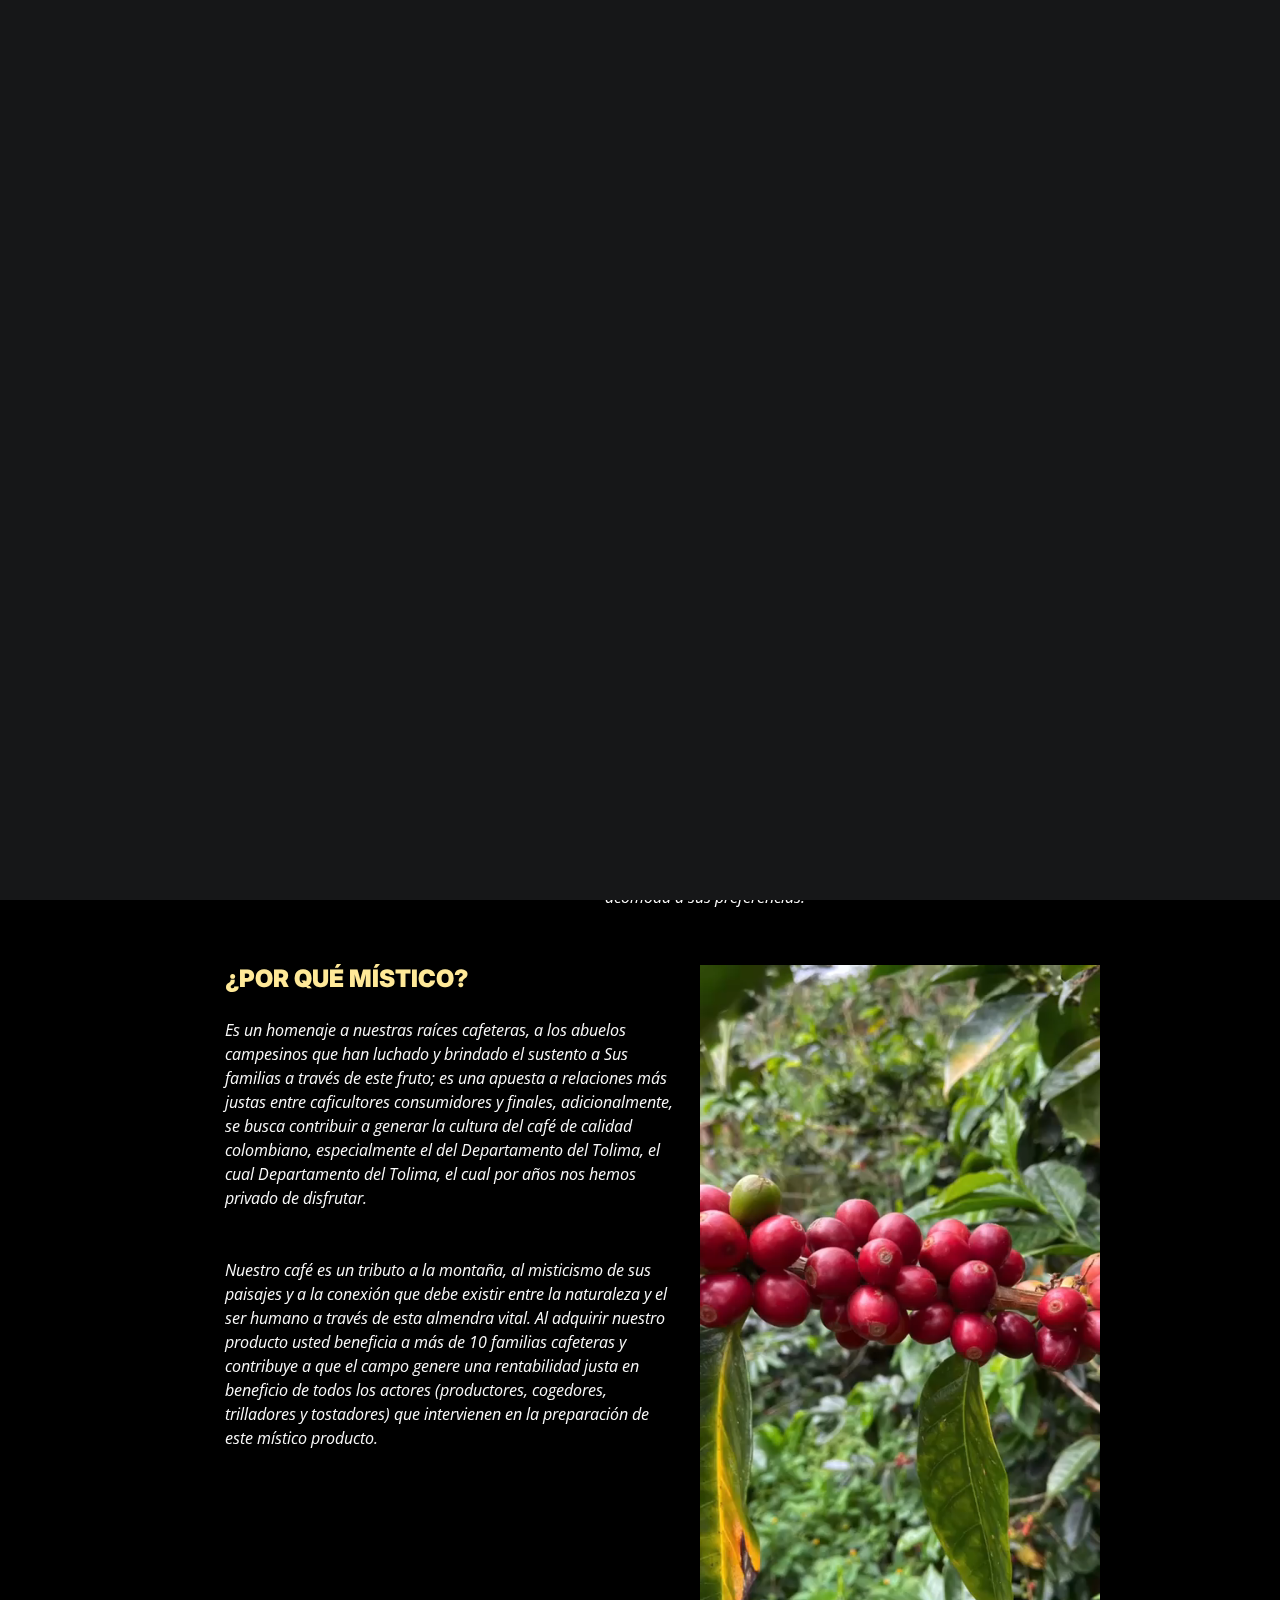
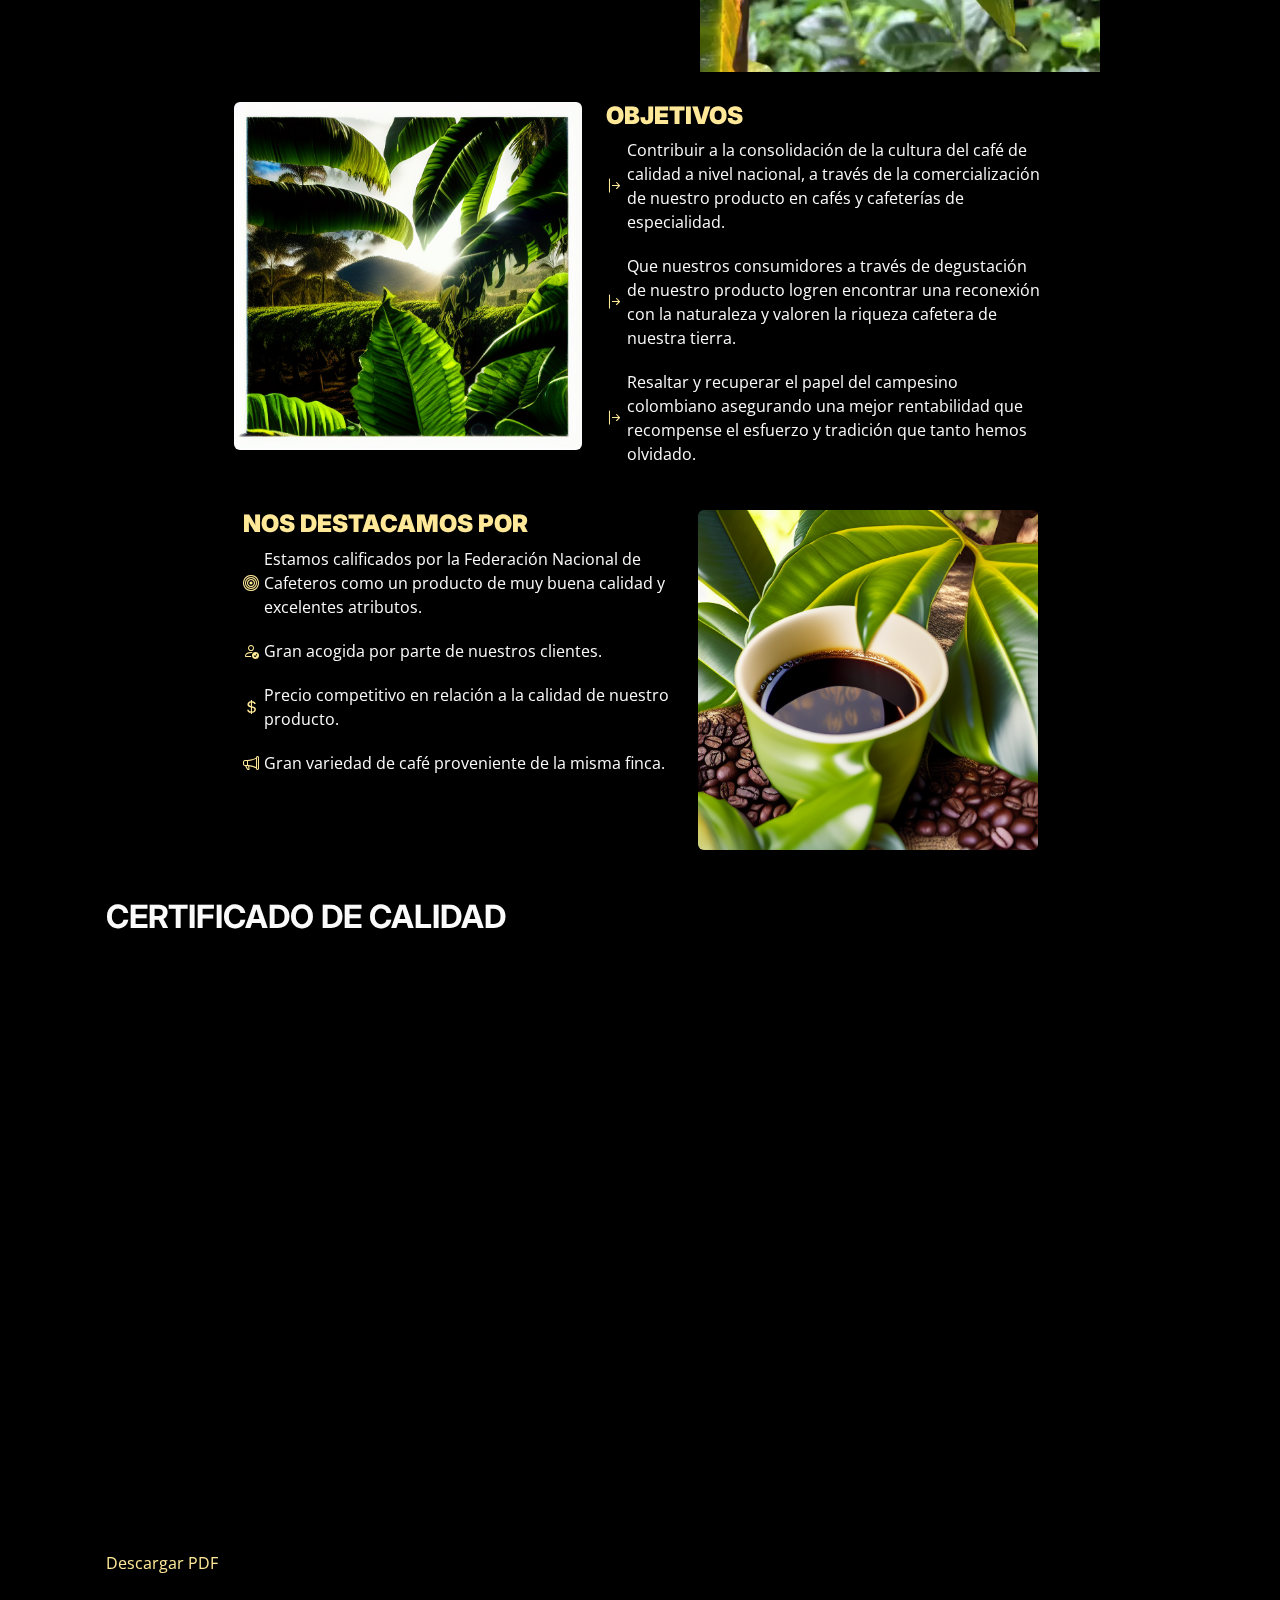
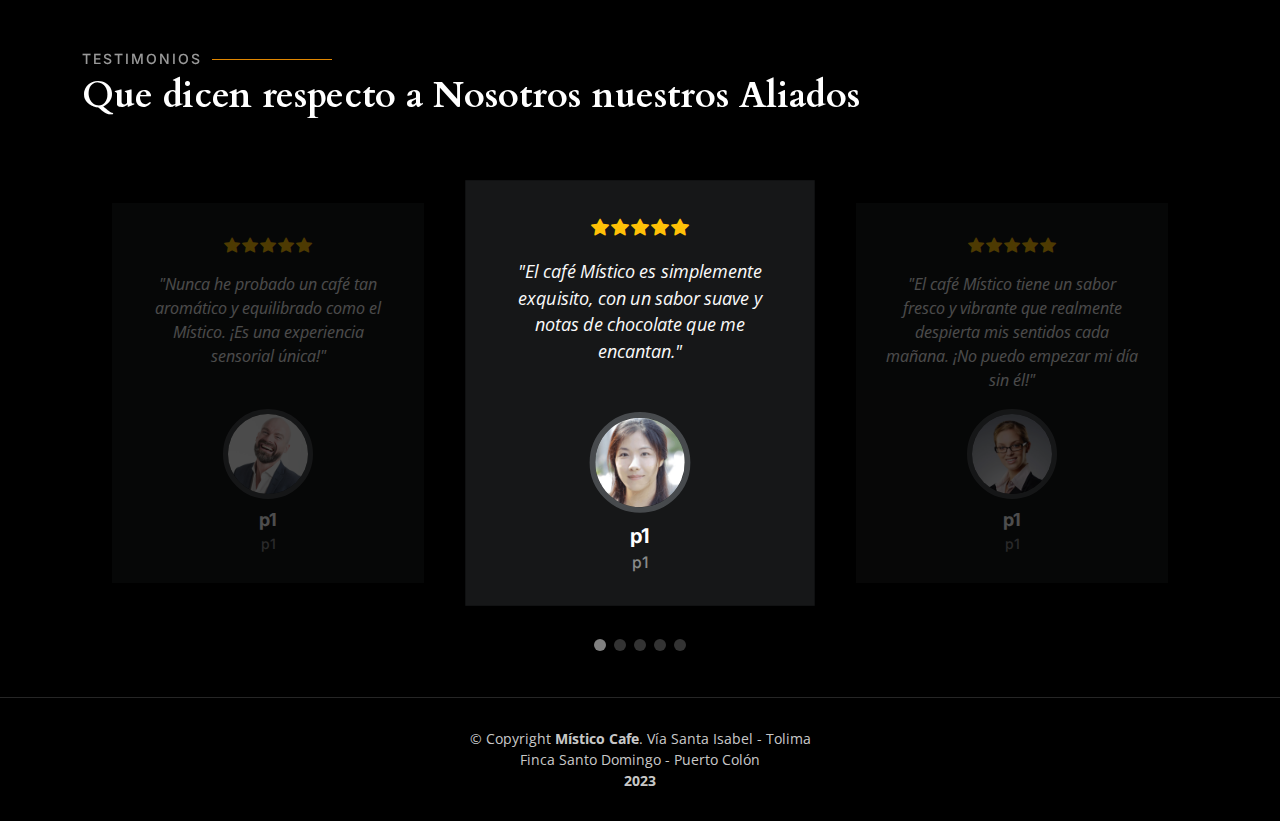
==== commit b099de25: "final commit" ====
--- a/about.html
+++ b/about.html
@@ -5,7 +5,7 @@
   <meta charset="utf-8">
   <meta content="width=device-width, initial-scale=1.0" name="viewport">
 
-  <title>PhotoFolio Bootstrap Template - About</title>
+  <title>Místico Café</title>
   <meta content="" name="description">
   <meta content="" name="keywords">
 
@@ -134,8 +134,11 @@
               Nuestro café es un tributo a la montaña, al misticismo de sus paisajes y a la conexión que debe existir entre la naturaleza y el ser humano a través de esta almendra vital. Al adquirir nuestro producto usted beneficia a más de 10 familias cafeteras y contribuye a que el campo genere una rentabilidad justa en beneficio de todos los actores (productores, cogedores, trilladores y tostadores) que intervienen en la preparación de este místico producto.
             </p>            
           </div>
-          <div class="col-lg-4">
-            <img src="assets\img\gallery\pngpicture (3).png" class="img-fluid rounded" alt="">
+          <div class="col-lg-4">            
+            <video src="assets\img\gallery\media_mistico (4).mp4" autoplay loop muted width="400">
+              Tu navegador no admite la reproducción de videos.
+            </video>
+            
           </div>
         </div>
         <!-- end container2 -->
@@ -181,6 +184,7 @@
                   <i class="bi bi-bullseye"></i>
                   Estamos calificados por la Federación Nacional de Cafeteros como  un producto de muy buena calidad y excelentes atributos.</li>
                 </li>
+
                 <li>
                   <i class="bi bi-person-check"></i>
                   Gran acogida por parte de nuestros clientes.
--- a/assets/css/main.css
+++ b/assets/css/main.css
@@ -373,9 +373,9 @@
 
 .header .logo img {
   /*tamano logo principal*/
-  max-height: 85px;
-  margin-right: 8px;
-  margin-bottom: 8px;
+  max-height: 63px;
+  margin-right: 12px;
+  margin-bottom: 12px;
 }
 
 .header .logo h1 {
@@ -391,6 +391,7 @@
   margin-right: 8px;
   line-height: 0;
 }
+
 
 @media (max-width: 575px) {
   .header .logo h1 {
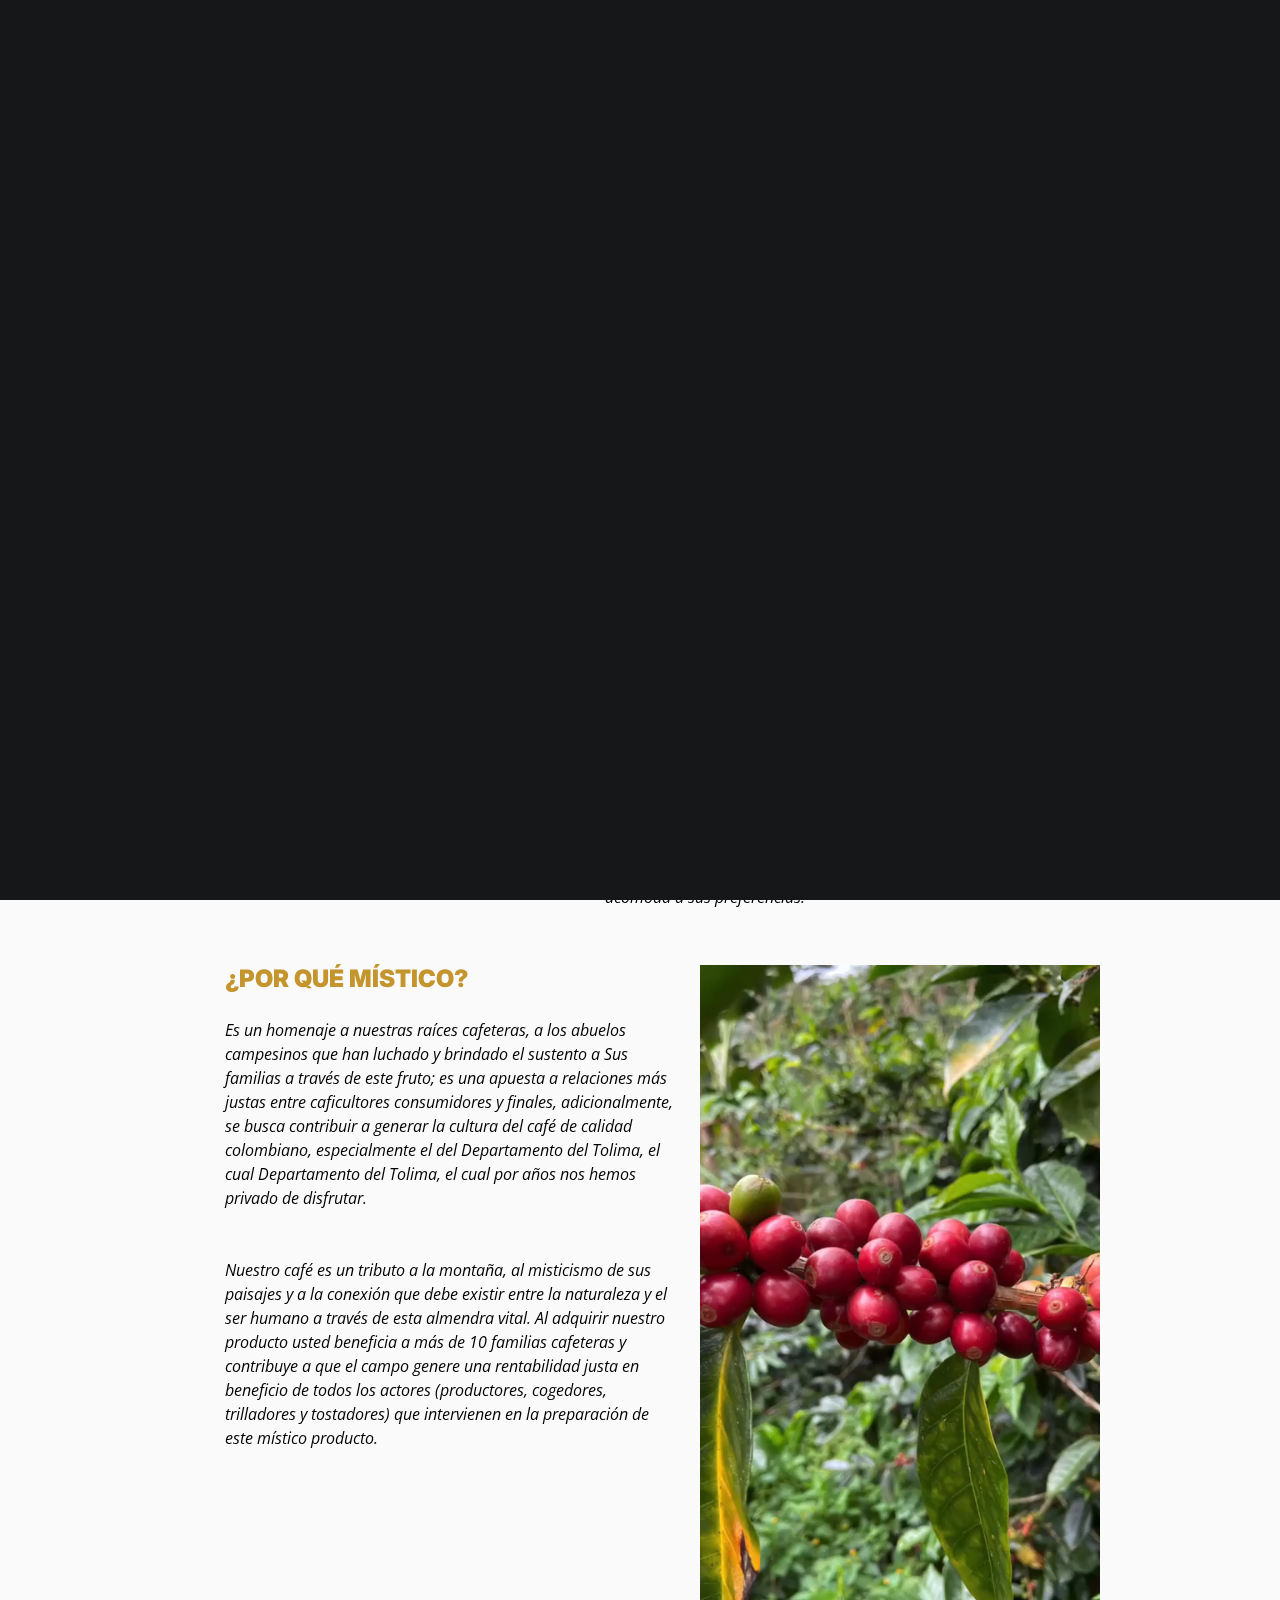
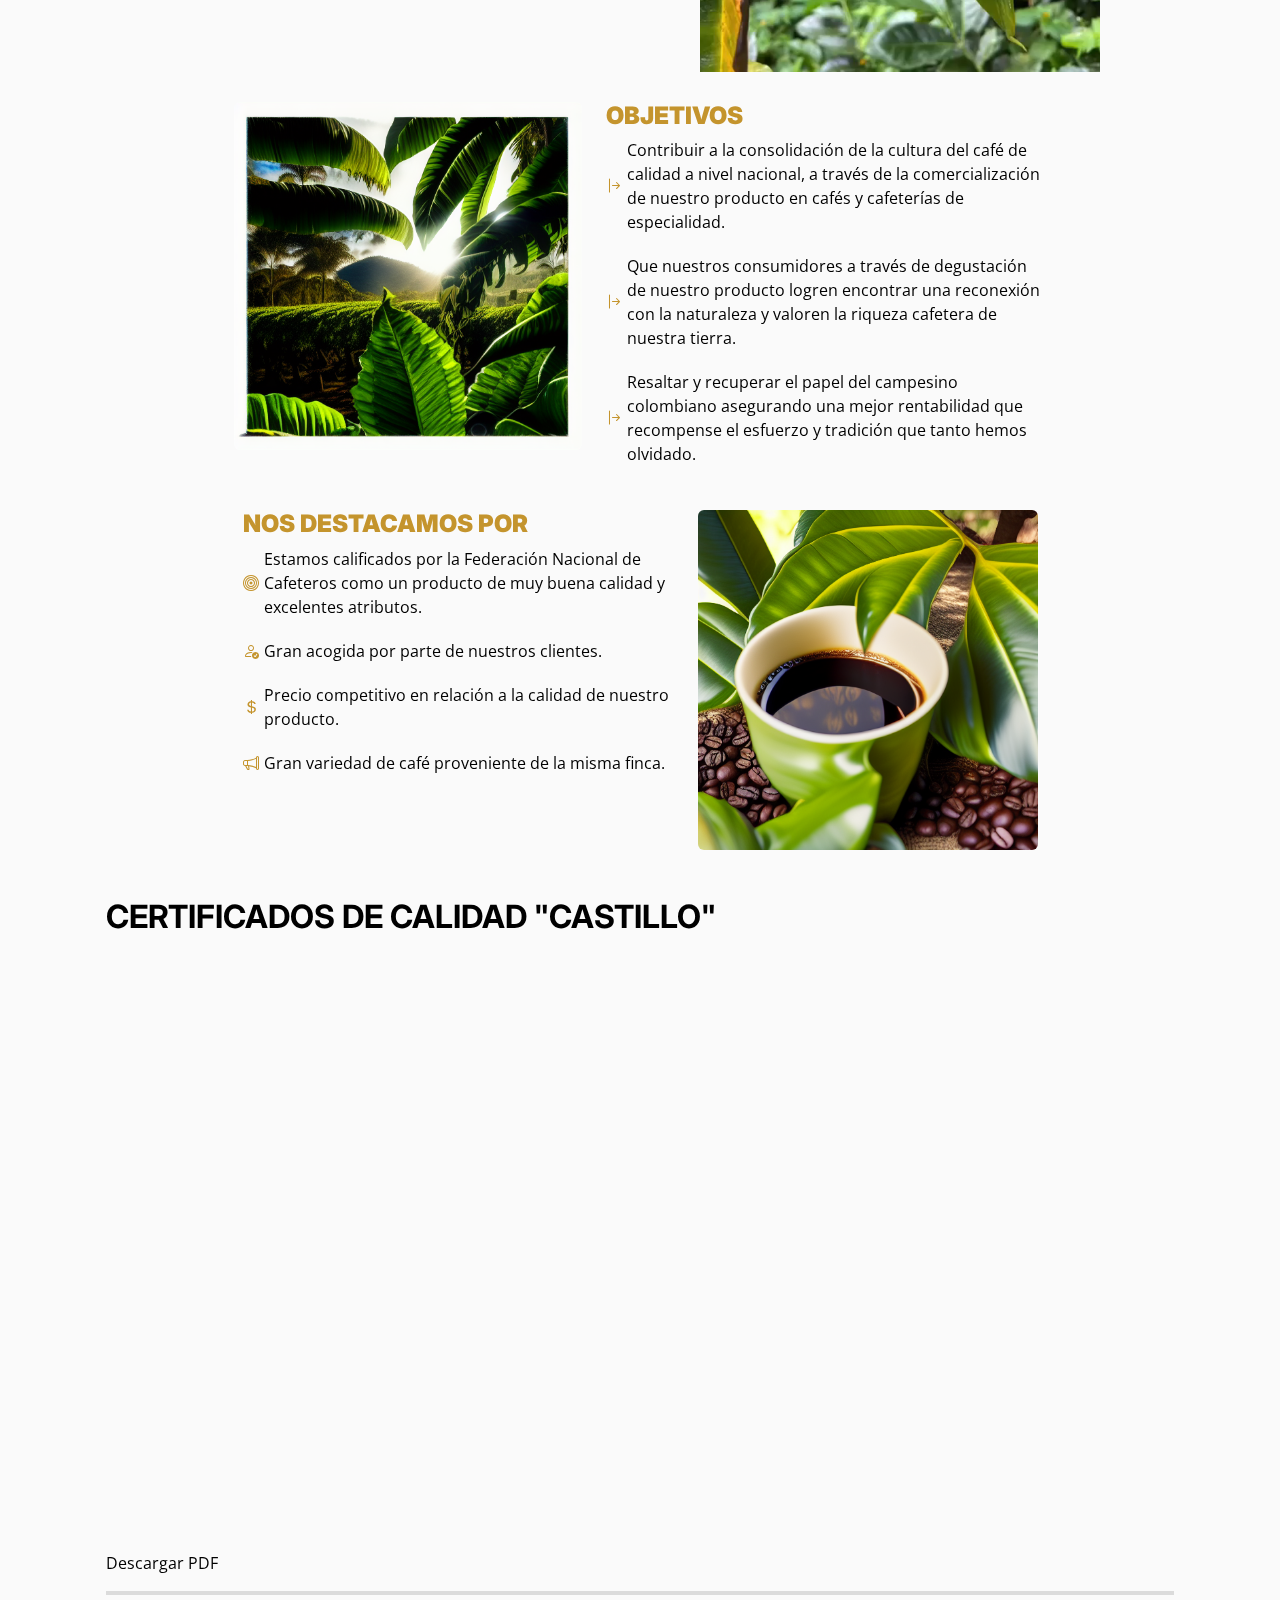
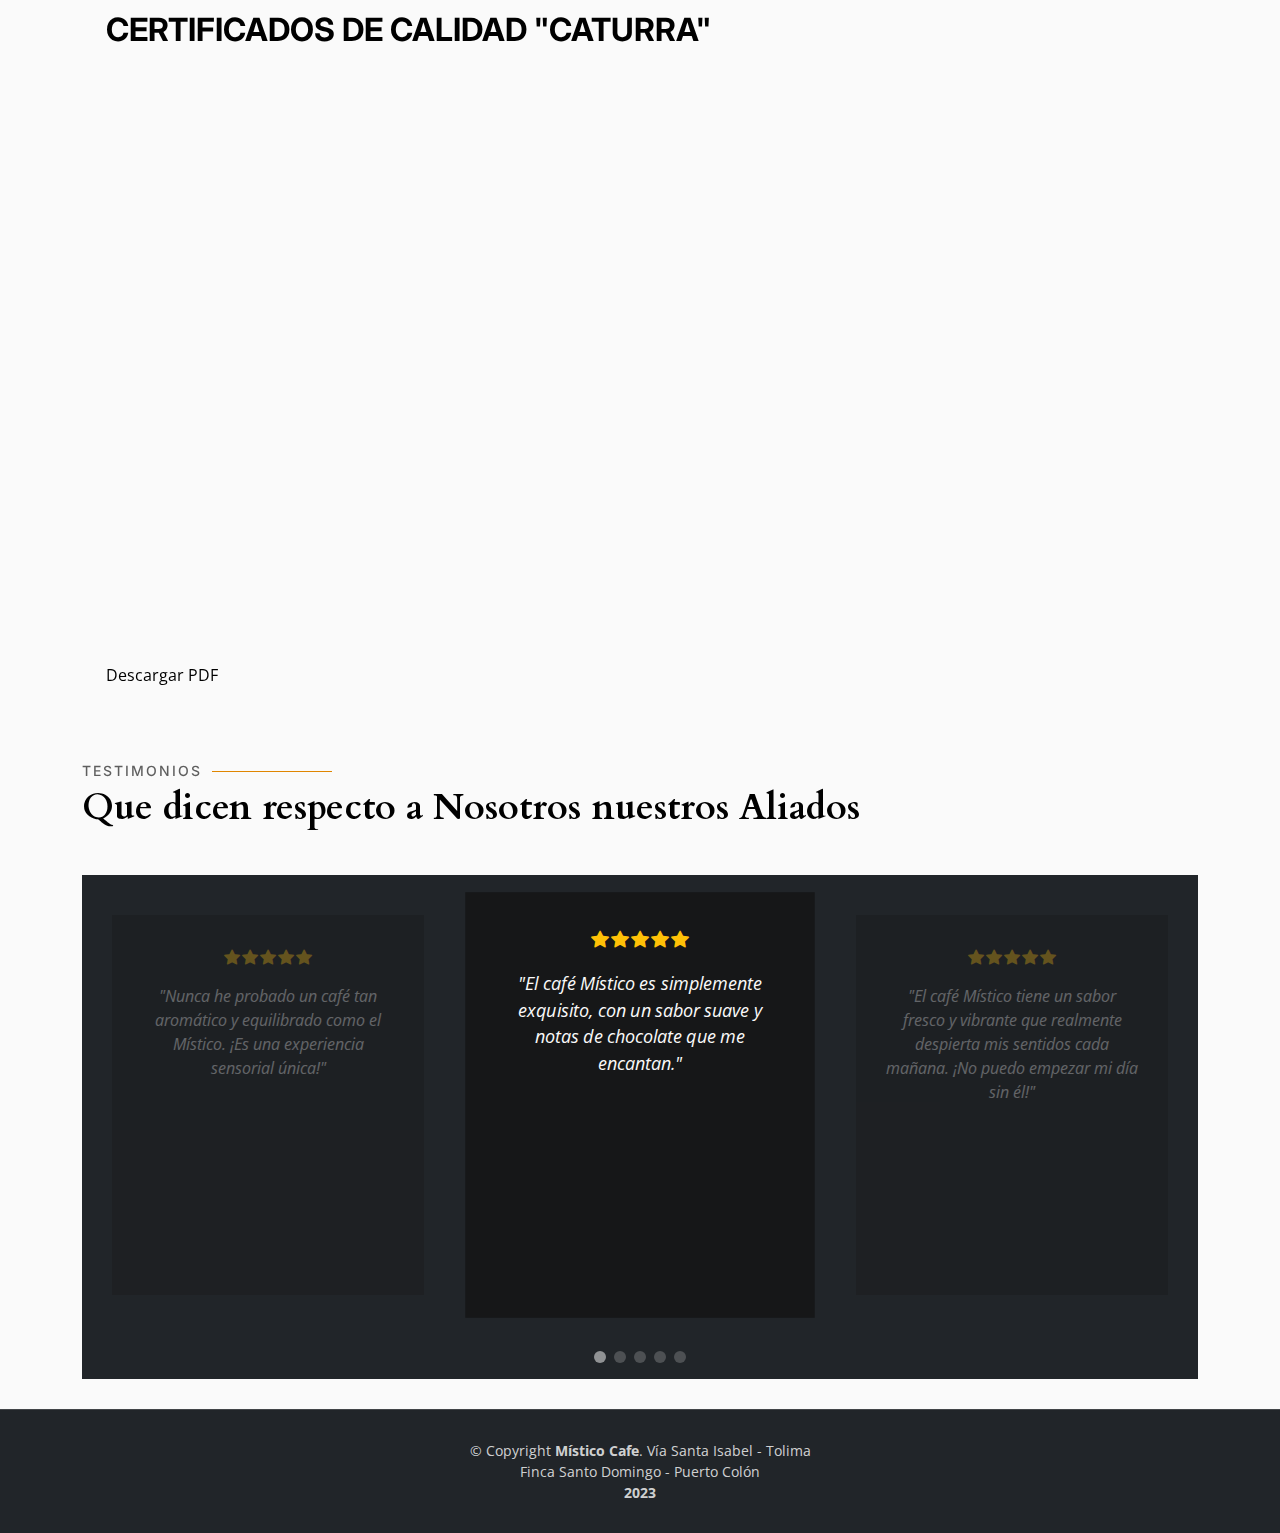
==== commit 008f9733: "update" ====
--- a/about.html
+++ b/about.html
@@ -40,30 +40,34 @@
 <body>
 
   <!-- ======= Header ======= -->
-  <header id="header" class="header d-flex align-items-center fixed-top">
+  <header id="header" class="header d-flex align-items-center fixed-top"
+  style="background-color: white;
+  border-bottom: 5px solid gray;      
+  "
+  >
     <div class="container-fluid d-flex align-items-center justify-content-between">
 
       <a href="index.html" class="logo d-flex align-items-center  me-auto me-lg-0">
         <!-- Uncomment the line below if you also wish to use an image logo -->
         <!-- <img src="assets/img/logo.png" alt=""> -->        
-        <img src="assets\img\png\LOGO.png" alt="">        
-        <img src="assets\svg\bg-inverted-brand2.svg" alt="Mistico Cafe" />
+        <img src="assets\img\justlogowhite.png" alt="">        
+        <img src="assets\img\png\letrasmistico.png" alt="Mistico Cafe" />
 
       </a>
 
       <nav id="navbar" class="navbar">
         <ul>
-          <li><a href="index.html" class="active">Inicio</a></li>
-          <li><a href="about.html">Acerca de</a></li>          
-          <li><a href="services.html">Productos</a></li>
-          <li><a href="contact.html">Contacto</a></li>
+          <li><a href="index.html" style="color: black;" class="active">Inicio</a></li>
+          <li><a href="about.html" style="color: black;" >Acerca de</a></li>          
+          <li><a href="services.html" style="color: black;" >Productos</a></li>
+          <li><a href="contact.html" style="color: black;" >Contacto</a></li>
         </ul>
       </nav><!-- .navbar -->
 
       <div class="header-social-links">
-        <a href="https://wa.me/573134592843" class="instagram"><i class="bi bi-whatsapp"></i></a>
-        <a href="tel:+573134592843" class="instagram"><i class="bi bi-telephone-forward"></i></a>
-        <a href="https://www.instagram.com/cafemistico_/" class="instagram"><i class="bi bi-instagram"></i></a>
+        <a href="https://wa.me/573134592843" class="instagram" style="color: black;" ><i class="bi bi-whatsapp"></i></a>
+        <a href="tel:+573134592843" class="instagram"><i class="bi bi-telephone-forward"  style="color: black;" ></i></a>
+        <a href="https://www.instagram.com/cafemistico_/" class="instagram"  style="color: black;" ><i class="bi bi-instagram"></i></a>
         
       </div>
       <i class="mobile-nav-toggle mobile-nav-show bi bi-list"></i>
@@ -79,8 +83,12 @@
       <div class="container position-relative">
         <div class="row d-flex justify-content-center">
           <div class="col-lg-6 text-center">
-            <h2>Acerca de Místico</h2>
-            <p>En Místico Café, cultivamos y ofrecemos café de calidad excepcional, lleno de misticismo y autenticidad, con tradición y amor.</p>           
+            <h2
+            style="color: black;"
+            >Acerca de Místico</h2>
+            <p
+            style="color: black;"
+            >En Místico Café, cultivamos y ofrecemos café de calidad excepcional, lleno de misticismo y autenticidad, con tradición y amor.</p>           
 
             <a class="cta-btn" href="contact.html">Contactanos</a>
 
@@ -104,11 +112,15 @@
                 QUIENES SOMOS
               </strong>
             </h2>            
-            <p class="fst-italic py-3">
+            <p class="fst-italic py-3"
+            style="color: black;"
+            >
               Somos una familia de caficultores provenientes de la finca Santo Domingo (más conocida como Puerto Colón), ubicada en la vereda Santa Lucía, municipio de Santa Isabel en el Departamento del Tolima, con más de 60 años de experiencia en el cultivo de café, durante décadas hemos conservado nuestras tradiciones cafeteras en pro de continuar enseñando, por generaciones, la importancia del desarrollo de nuestro campo colombiano y la conservación por la naturaleza mística y vital que se encuentra nuestras montañas, lotes y cultivos.
 
             </p>
-            <p class="fst-italic py-3">              
+            <p class="fst-italic py-3"
+            style="color: black;"
+            >              
               Somos pioneros en diversificar los lotes de café con los que contamos dado que actualmente nuestra finca cuenta con las siguientes variedades: Cenicafé 1, Colombia, San Bernardo, Caturra y Castillo lo cual nos permite satisfacer a nuestros clientes dado que les permite escoger el café que más se acomoda a sus preferencias.
             </p>            
           </div>
@@ -127,10 +139,14 @@
               </strong>
             </h2>
             
-            <p class="fst-italic py-3">
+            <p class="fst-italic py-3"
+            style="color: black;"
+            >
               Es un homenaje a nuestras raíces cafeteras, a los abuelos campesinos que han luchado y brindado el sustento a Sus familias a través de este fruto; es una apuesta a relaciones más justas entre caficultores consumidores y finales, adicionalmente, se busca contribuir a generar la cultura del café de calidad colombiano, especialmente el del Departamento del Tolima, el cual Departamento del Tolima, el cual por años nos hemos privado de disfrutar.
             </p>
-            <p class="fst-italic py-3">              
+            <p class="fst-italic py-3"
+            style="color: black;"
+            >              
               Nuestro café es un tributo a la montaña, al misticismo de sus paisajes y a la conexión que debe existir entre la naturaleza y el ser humano a través de esta almendra vital. Al adquirir nuestro producto usted beneficia a más de 10 familias cafeteras y contribuye a que el campo genere una rentabilidad justa en beneficio de todos los actores (productores, cogedores, trilladores y tostadores) que intervienen en la preparación de este místico producto.
             </p>            
           </div>
@@ -155,7 +171,9 @@
                 OBJETIVOS
               </strong>
             </h2>            
-            <ul>
+            <ul
+            style="color: black;"
+            >
               <li>
                 <i class="bi bi-arrow-bar-right"></i>
                 Contribuir a la consolidación de la cultura del café de calidad a nivel nacional, a través de la comercialización de nuestro producto en cafés y cafeterías de especialidad.</li>
@@ -179,7 +197,9 @@
                   NOS DESTACAMOS POR
                 </strong>
               </h2>            
-              <ul>                
+              <ul
+              style="color: black;"
+              >                
                 <li>
                   <i class="bi bi-bullseye"></i>
                   Estamos calificados por la Federación Nacional de Cafeteros como  un producto de muy buena calidad y excelentes atributos.</li>
@@ -208,13 +228,32 @@
 
       </div>
       <div class="container mt-5">
-        <h2>
+        <h2
+        style="color: black;"
+        >
           <strong>
-            CERTIFICADO DE CALIDAD
+            CERTIFICADOS DE CALIDAD "CASTILLO"
           </strong>
         </h2>  
-        <iframe src="assets\docs\ANALISIS_SENSORIAL_CAFE.pdf" width="100%" height="600px"></iframe>
-        <a href="assets\docs\ANALISIS_SENSORIAL_CAFE.pdf" download>Descargar PDF</a>              
+        <iframe src="assets\docs2\Místico Castillo.pdf" width="100%" height="600px"></iframe>
+        <a 
+        style="color: black;"
+        href="assets\docs2\Místico Castillo.pdf" download>Descargar PDF</a>
+        <!-- SEPARADOR EN HTML -->
+        <hr
+        style="border-top: 4px solid gray;"
+        >
+        <h2
+        style="color: black;"
+        >
+          <strong>
+            CERTIFICADOS DE CALIDAD "CATURRA"
+          </strong>
+        </h2>  
+        <iframe src="assets\docs2\Místico Caturra.pdf" width="100%" height="600px"></iframe>
+        <a 
+        style="color: black;"
+        href="assets\docs2\Místico Caturra.pdf" download>Descargar PDF</a>              
       </div>
 
     </section><!-- End About Section -->
@@ -224,11 +263,15 @@
       <div class="container">
 
         <div class="section-header">
-          <h2>Testimonios</h2>
-          <p>Que dicen respecto a Nosotros nuestros Aliados</p>
-        </div>
-
-        <div class="slides-3 swiper">
+          <h2
+          style="color: rgba(0, 0, 0, 0.622);"
+          >Testimonios</h2>
+          <p
+          style="color: black;"
+          >Que dicen respecto a Nosotros nuestros Aliados</p>
+        </div>
+
+        <div class="slides-3 swiper bg-dark">
           <div class="swiper-wrapper">
 
             <div class="swiper-slide">
@@ -240,9 +283,9 @@
                   "Nunca he probado un café tan aromático y equilibrado como el Místico. ¡Es una experiencia sensorial única!"
                 </p>
                 <div class="profile mt-auto">
-                  <img src="assets/img/testimonials/testimonials-1.jpg" class="testimonial-img" alt="">
+                  <!-- <img src="assets/img/testimonials/testimonials-1.jpg" class="testimonial-img" alt="">
                   <h3>p1</h3>
-                  <h4>p1</h4>
+                  <h4>p1</h4> -->
                 </div>
               </div>
             </div><!-- End testimonial item -->
@@ -256,9 +299,9 @@
                   "El café Místico es simplemente exquisito, con un sabor suave y notas de chocolate que me encantan."
                 </p>
                 <div class="profile mt-auto">
-                  <img src="assets/img/testimonials/testimonials-2.jpg" class="testimonial-img" alt="">
+                  <!-- <img src="assets/img/testimonials/testimonials-2.jpg" class="testimonial-img" alt="">
                   <h3>p1</h3>
-                  <h4>p1</h4>
+                  <h4>p1</h4> -->
                 </div>
               </div>
             </div><!-- End testimonial item -->
@@ -272,9 +315,9 @@
                   "El café Místico tiene un sabor fresco y vibrante que realmente despierta mis sentidos cada mañana. ¡No puedo empezar mi día sin él!"
                 </p>
                 <div class="profile mt-auto">
-                  <img src="assets/img/testimonials/testimonials-3.jpg" class="testimonial-img" alt="">
+                  <!-- <img src="assets/img/testimonials/testimonials-3.jpg" class="testimonial-img" alt="">
                   <h3>p1</h3>
-                  <h4>p1</h4>
+                  <h4>p1</h4> -->
                 </div>
               </div>
             </div><!-- End testimonial item -->
@@ -288,9 +331,9 @@
                   "La variedad de cafés Místico me permite elegir el perfil de sabor que más me gusta. ¡Es un deleite para mi paladar!"
                 </p>
                 <div class="profile mt-auto">
-                  <img src="assets/img/testimonials/testimonials-4.jpg" class="testimonial-img" alt="">
+                  <!-- <img src="assets/img/testimonials/testimonials-4.jpg" class="testimonial-img" alt="">
                   <h3>p1</h3>
-                  <h4>p1</h4>
+                  <h4>p1</h4> -->
                 </div>
               </div>
             </div><!-- End testimonial item -->
@@ -304,9 +347,9 @@
                   "Cada taza de café Místico es un viaje a las montañas del Tolima. Su calidad y sabor son inigualables." 
                 </p>
                 <div class="profile mt-auto">
-                  <img src="assets/img/testimonials/testimonials-5.jpg" class="testimonial-img" alt="">
+                  <!-- <img src="assets/img/testimonials/testimonials-5.jpg" class="testimonial-img" alt="">
                   <h3>p1</h3>
-                  <h4>p1</h4>
+                  <h4>p1</h4> -->
                 </div>
               </div>
             </div><!-- End testimonial item -->
@@ -321,7 +364,7 @@
   </main><!-- End #main -->
 
   <!-- ======= Footer ======= -->
-  <footer id="footer" class="footer">
+  <footer id="footer" class="footer bg-dark">
     <div class="container">
       <div class="copyright">
         &copy; Copyright <strong><span>Místico Cafe</span></strong>. Vía Santa Isabel - Tolima      
--- a/assets/css/main.css
+++ b/assets/css/main.css
@@ -20,7 +20,7 @@
 /* Colors */
 :root {
   --color-default: #fafafa;
-  --color-primary: #ffe998;
+  --color-primary: #c4942d;
   --color-secondary: #161718;
 }
 
@@ -35,7 +35,7 @@
 body {
   font-family: var(--font-default);
   color: var(--color-default);
-  background-color: #000;
+  background-color: #fafafa;
 }
 
 a {
@@ -371,11 +371,15 @@
   transition: 0.3s;
 }
 
+.header .a{
+  margin-left: 200px;
+}
+
 .header .logo img {
   /*tamano logo principal*/
-  max-height: 63px;
+  max-height:90px;  
   margin-right: 12px;
-  margin-bottom: 12px;
+  margin-bottom: 0px;
 }
 
 .header .logo h1 {
@@ -570,7 +574,8 @@
     inset: 0;
     padding: 50px 0 10px 0;
     margin: 0;
-    background: rgba(0, 0, 0, 0.9);
+    /* fondo mini navbar lateral */
+    background: white;
     overflow-y: auto;
     transition: 0.3s;
     z-index: 9998;
@@ -603,7 +608,7 @@
   .navbar .active,
   .navbar .active:focus,
   .navbar li:hover>a {
-    color: #fff;
+    color: white;
   }
 
   .navbar .dropdown ul,
@@ -622,17 +627,19 @@
   }
 
   .mobile-nav-show {
-    color: #fff;
+    /* hamburguesa para abrir mini navbar */  
+    color: brown;
     font-size: 28px;
     cursor: pointer;
     line-height: 0;
     transition: 0.5s;
     z-index: 9999;
-    margin: 0 10px 0 10px;
+    margin: 0 1px 0 1px;
   }
 
   .mobile-nav-hide {
-    color: #fff;
+    /* x para cerrar mini navbar */
+    color: black;
     font-size: 32px;
     cursor: pointer;
     line-height: 0;
@@ -655,7 +662,7 @@
     content: "";
     position: fixed;
     inset: 0;
-    background: rgba(22, 23, 24, 0.8);
+    background: rgba(146, 146, 146, 0.553);
     z-index: 9996;
   }
 }
@@ -1262,7 +1269,17 @@
   position: relative;
   padding: 140px 0 60px 0;
   margin-top: 20px;
-}
+  /* poner una imagen de fondo */ 
+  background-image: url("assets\img\gallery\gallery-21.jpg");
+}
+
+/* media query para que toda pantalla menor de 768px centre todo el contenido */
+@media (max-width: 1000px) {
+  .hero {
+    text-align: center;
+  }
+}
+
 
 .hero h2 {
   margin: 0 0 10px 0;
@@ -1270,6 +1287,28 @@
   font-weight: 700;
   color: #fff;
   font-family: var(--font-secondary);
+}
+.videoreduce{
+  max-width: 300px;
+  width: 100%;
+}
+
+@media (max-width: 600px) {
+  .videoreduce{
+    max-width: 150px;
+    width: 100%;
+  }
+}
+
+video::-webkit-media-controls {
+  display: none;
+}
+
+@media (max-width: 500px) {
+  
+  .hero video {
+    height: 50%;
+  }
 }
 
 .hero h2 span {
@@ -1289,7 +1328,7 @@
   /*background: var(--color-primary);
   change this to your color
   */
-  background: var(--color-secondary);
+  background: var(--color-primary);
   z-index: -1;
 }
 
